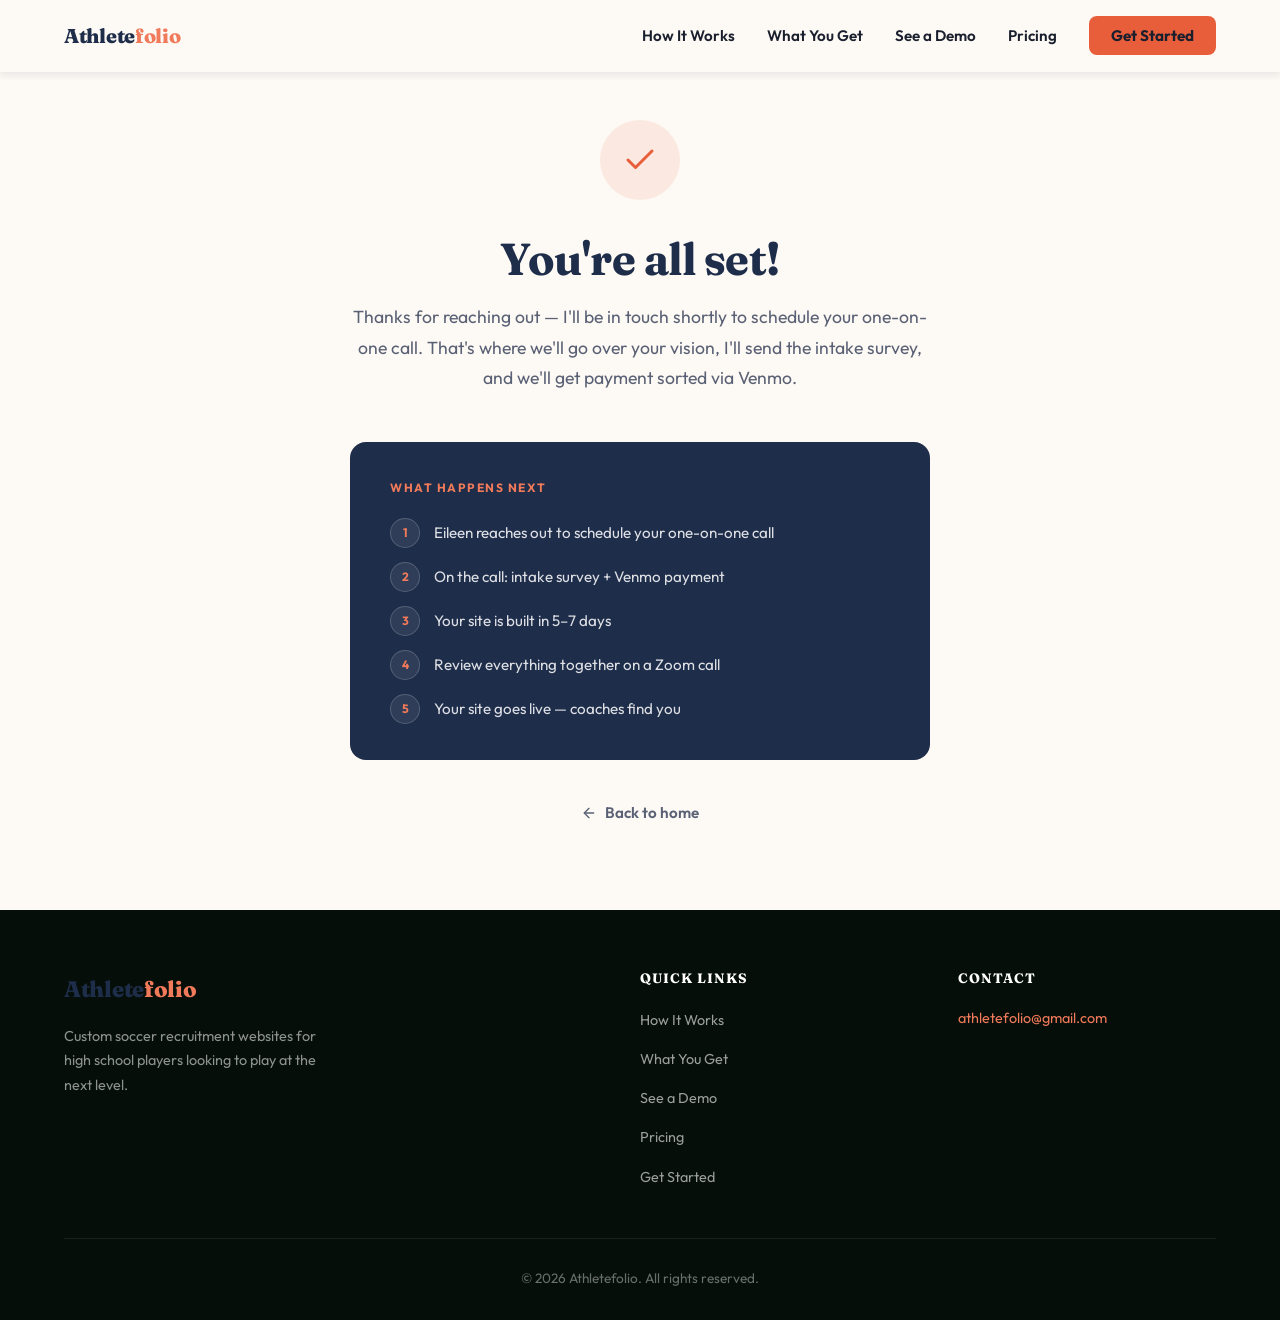
==== thank-you.html @ e79c5882 "Add parent name field, thank-you page, and form redirect - Add Parent / Guardian Name field to conta" ====
<!DOCTYPE html>
<html lang="en">
<head>
    <meta charset="UTF-8">
    <meta name="viewport" content="width=device-width, initial-scale=1.0">
    <title>You're All Set | Athletefolio</title>
    <meta name="robots" content="noindex, nofollow">

    <link rel="icon" href="data:image/svg+xml,<svg xmlns='http://www.w3.org/2000/svg' viewBox='0 0 100 100'><text y='.9em' font-size='90'>⚽</text></svg>">
    <link rel="stylesheet" href="styles.css">
    <link rel="preconnect" href="https://fonts.googleapis.com">
    <link rel="preconnect" href="https://fonts.gstatic.com" crossorigin>
    <link href="https://fonts.googleapis.com/css2?family=Fraunces:opsz,wght@9..144,600;9..144,700;9..144,900&family=Outfit:wght@400;500;600&display=swap" rel="stylesheet">

    <style>
        /* Force nav into scrolled state — no dark hero on this page */
        .navbar {
            background: var(--bg) !important;
            box-shadow: var(--shadow) !important;
        }
        .nav-logo { color: var(--primary) !important; }
        .nav-menu a { color: var(--text) !important; }
        .nav-toggle span { background: var(--text) !important; }

        /* Thank-you section */
        .thankyou {
            min-height: calc(100vh - 220px);
            display: flex;
            align-items: center;
            padding: 120px 0 80px;
            background: var(--bg);
        }

        .thankyou-inner {
            max-width: 580px;
            margin: 0 auto;
            text-align: center;
        }

        .thankyou-icon {
            width: 80px;
            height: 80px;
            background: rgba(232, 93, 58, 0.1);
            border-radius: 50%;
            display: flex;
            align-items: center;
            justify-content: center;
            margin: 0 auto 32px;
        }

        .thankyou-icon svg {
            stroke: var(--accent);
        }

        .thankyou h1 {
            font-size: clamp(2rem, 4vw, 2.8rem);
            color: var(--primary);
            margin-bottom: 16px;
            letter-spacing: -0.5px;
        }

        .thankyou-subtitle {
            font-size: 1.1rem;
            color: var(--text-light);
            line-height: 1.75;
            margin-bottom: 48px;
        }

        .thankyou-card {
            background: var(--primary);
            border-radius: 16px;
            padding: 36px 40px;
            margin-bottom: 40px;
            text-align: left;
        }

        .thankyou-card-label {
            font-size: 0.75rem;
            font-weight: 700;
            text-transform: uppercase;
            letter-spacing: 1.5px;
            color: var(--accent-light);
            margin-bottom: 20px;
        }

        .thankyou-steps-list {
            list-style: none;
            counter-reset: steps;
            display: flex;
            flex-direction: column;
            gap: 14px;
        }

        .thankyou-steps-list li {
            counter-increment: steps;
            display: flex;
            align-items: center;
            gap: 14px;
            color: rgba(255, 255, 255, 0.85);
            font-size: 0.95rem;
            line-height: 1.5;
        }

        .thankyou-steps-list li::before {
            content: counter(steps);
            width: 28px;
            height: 28px;
            min-width: 28px;
            background: rgba(255, 255, 255, 0.08);
            border: 1px solid rgba(255, 255, 255, 0.18);
            border-radius: 50%;
            display: flex;
            align-items: center;
            justify-content: center;
            font-size: 0.75rem;
            font-weight: 700;
            color: var(--accent-light);
        }

        .thankyou-back {
            display: inline-flex;
            align-items: center;
            gap: 8px;
            color: var(--text-light);
            font-size: 0.95rem;
            font-weight: 600;
            transition: var(--transition);
        }

        .thankyou-back:hover {
            color: var(--accent);
            gap: 12px;
        }
    </style>
</head>
<body>

    <nav class="navbar" id="navbar">
        <div class="nav-container">
            <a href="/" class="nav-logo">Athlete<span>folio</span></a>
            <ul class="nav-menu" id="nav-menu">
                <li><a href="/#how-it-works">How It Works</a></li>
                <li><a href="/#what-you-get">What You Get</a></li>
                <li><a href="/#demo">See a Demo</a></li>
                <li><a href="/#pricing">Pricing</a></li>
                <li><a href="/#contact" class="nav-cta">Get Started</a></li>
            </ul>
            <button class="nav-toggle" id="nav-toggle" aria-label="Toggle navigation">
                <span></span>
                <span></span>
                <span></span>
            </button>
        </div>
    </nav>

    <section class="thankyou">
        <div class="container">
            <div class="thankyou-inner">
                <div class="thankyou-icon">
                    <svg xmlns="http://www.w3.org/2000/svg" width="36" height="36" viewBox="0 0 24 24" fill="none" stroke="currentColor" stroke-width="2" stroke-linecap="round" stroke-linejoin="round">
                        <polyline points="20 6 9 17 4 12"/>
                    </svg>
                </div>

                <h1>You're all set!</h1>
                <p class="thankyou-subtitle">
                    Thanks for reaching out — I'll be in touch shortly to schedule your one-on-one call. That's where we'll go over your vision, I'll send the intake survey, and we'll get payment sorted via Venmo.
                </p>

                <div class="thankyou-card">
                    <p class="thankyou-card-label">What happens next</p>
                    <ol class="thankyou-steps-list">
                        <li>Eileen reaches out to schedule your one-on-one call</li>
                        <li>On the call: intake survey + Venmo payment</li>
                        <li>Your site is built in 5–7 days</li>
                        <li>Review everything together on a Zoom call</li>
                        <li>Your site goes live — coaches find you</li>
                    </ol>
                </div>

                <a href="/" class="thankyou-back">
                    <svg xmlns="http://www.w3.org/2000/svg" width="16" height="16" viewBox="0 0 24 24" fill="none" stroke="currentColor" stroke-width="2" stroke-linecap="round" stroke-linejoin="round"><line x1="19" y1="12" x2="5" y2="12"/><polyline points="12 19 5 12 12 5"/></svg>
                    Back to home
                </a>
            </div>
        </div>
    </section>

    <footer class="footer">
        <div class="container">
            <div class="footer-grid">
                <div class="footer-brand">
                    <a href="/" class="nav-logo">Athlete<span>folio</span></a>
                    <p>Custom soccer recruitment websites for high school players looking to play at the next level.</p>
                </div>
                <div class="footer-links">
                    <h4>Quick Links</h4>
                    <ul>
                        <li><a href="/#how-it-works">How It Works</a></li>
                        <li><a href="/#what-you-get">What You Get</a></li>
                        <li><a href="/#demo">See a Demo</a></li>
                        <li><a href="/#pricing">Pricing</a></li>
                        <li><a href="/#contact">Get Started</a></li>
                    </ul>
                </div>
                <div class="footer-contact">
                    <h4>Contact</h4>
                    <p><a href="mailto:athletefolio@gmail.com">athletefolio@gmail.com</a></p>
                </div>
            </div>
            <div class="footer-bottom">
                <p>&copy; 2026 Athletefolio. All rights reserved.</p>
            </div>
        </div>
    </footer>

</body>
</html>
---- styles.css ----
/* ===========================
   CSS Variables & Reset
   =========================== */
:root {
    --primary: #1e2d4a;
    --primary-dark: #101929;
    --primary-light: #2d4269;
    --accent: #e85d3a;
    --accent-light: #f07a5a;
    --text: #1a1f2e;
    --text-light: #5a6175;
    --bg: #fdf9f4;
    --bg-alt: #f5f0e8;
    --bg-dark: #101929;
    --border: #e4ddd4;
    --shadow: 0 4px 6px rgba(30, 45, 74, 0.08);
    --shadow-lg: 0 10px 30px rgba(30, 45, 74, 0.15);
    --shadow-xl: 0 20px 50px rgba(30, 45, 74, 0.2);
    --radius: 12px;
    --transition: all 0.3s ease;
}

* {
    margin: 0;
    padding: 0;
    box-sizing: border-box;
}

html {
    scroll-behavior: smooth;
}

body {
    font-family: 'Outfit', sans-serif;
    color: var(--text);
    line-height: 1.7;
    background: var(--bg);
    overflow-x: hidden;
}

h1, h2, h3, h4 {
    font-family: 'Fraunces', sans-serif;
    font-weight: 700;
    line-height: 1.2;
}

a {
    text-decoration: none;
    color: inherit;
    transition: var(--transition);
}

img {
    max-width: 100%;
    height: auto;
}

ul {
    list-style: none;
}

.container {
    max-width: 1200px;
    margin: 0 auto;
    padding: 0 24px;
}

.section {
    padding: 100px 0;
}

/* ===========================
   Navigation
   =========================== */
.navbar {
    position: fixed;
    top: 0;
    left: 0;
    right: 0;
    z-index: 1000;
    background: transparent;
    transition: var(--transition);
}

.navbar.scrolled {
    background: var(--bg);
    box-shadow: var(--shadow);
}

.navbar.scrolled .nav-logo {
    color: var(--primary);
}

.navbar.scrolled .nav-menu a {
    color: var(--text);
}

.nav-container {
    max-width: 1200px;
    margin: 0 auto;
    padding: 0 24px;
    display: flex;
    justify-content: space-between;
    align-items: center;
    height: 72px;
}

.nav-logo {
    font-family: 'Fraunces', sans-serif;
    font-size: 1.25rem;
    font-weight: 800;
    color: white;
    letter-spacing: -0.3px;
}

.nav-logo span {
    color: var(--accent-light);
}

.nav-menu {
    display: flex;
    gap: 32px;
    align-items: center;
}

.nav-menu a {
    font-weight: 600;
    font-size: 0.95rem;
    color: rgba(255, 255, 255, 0.9);
    padding: 5px 0;
    position: relative;
}

.nav-menu a::after {
    content: '';
    position: absolute;
    bottom: 0;
    left: 0;
    width: 0;
    height: 2px;
    background: var(--accent-light);
    transition: var(--transition);
}

.nav-menu a:hover::after {
    width: 100%;
}

.nav-cta {
    background: var(--accent) !important;
    color: white !important;
    padding: 10px 22px !important;
    border-radius: 8px;
    font-weight: 700 !important;
}

.nav-cta::after {
    display: none !important;
}

.nav-cta:hover {
    background: var(--primary-dark) !important;
    transform: translateY(-2px);
}

.navbar.scrolled .nav-cta {
    color: white !important;
}

.nav-toggle {
    display: none;
    flex-direction: column;
    gap: 5px;
    background: none;
    border: none;
    cursor: pointer;
    padding: 5px;
}

.nav-toggle span {
    width: 25px;
    height: 3px;
    background: white;
    border-radius: 2px;
    transition: var(--transition);
}

.navbar.scrolled .nav-toggle span {
    background: var(--text);
}

/* ===========================
   Hero
   =========================== */
.hero {
    min-height: 100vh;
    display: flex;
    align-items: center;
    justify-content: center;
    background: linear-gradient(150deg, var(--primary-dark) 0%, var(--primary) 65%, var(--primary-light) 100%);
    position: relative;
    overflow: hidden;
    padding: 100px 24px 80px;
}

.hero-bg {
    position: absolute;
    inset: 0;
    background:
        radial-gradient(ellipse at 78% 25%, rgba(232, 93, 58, 0.14) 0%, transparent 50%),
        radial-gradient(ellipse at 8% 80%, rgba(232, 93, 58, 0.07) 0%, transparent 45%),
        repeating-linear-gradient(
            -45deg,
            transparent,
            transparent 28px,
            rgba(255,255,255,0.018) 28px,
            rgba(255,255,255,0.018) 29px
        );
    pointer-events: none;
}

.hero-content {
    position: relative;
    z-index: 1;
    text-align: center;
    color: white;
    max-width: 800px;
}

.hero-badge {
    display: inline-block;
    background: rgba(255, 255, 255, 0.12);
    border: 1px solid rgba(255, 255, 255, 0.25);
    color: var(--accent-light);
    font-size: 0.9rem;
    font-weight: 600;
    padding: 8px 20px;
    border-radius: 50px;
    margin-bottom: 32px;
    backdrop-filter: blur(4px);
}

.hero h1 {
    font-size: clamp(3rem, 7vw, 5.5rem);
    font-weight: 900;
    margin-bottom: 24px;
    letter-spacing: -2px;
    text-shadow: 0 2px 20px rgba(0,0,0,0.2);
}

.hero h1 span {
    color: var(--accent-light);
    display: block;
}

.hero-subtitle {
    font-size: clamp(1.1rem, 2vw, 1.35rem);
    opacity: 0.9;
    max-width: 640px;
    margin: 0 auto 40px;
    line-height: 1.7;
}

.hero-actions {
    display: flex;
    gap: 16px;
    justify-content: center;
    flex-wrap: wrap;
    margin-bottom: 40px;
}

.hero-trust {
    display: flex;
    gap: 24px;
    justify-content: center;
    flex-wrap: wrap;
    font-size: 0.9rem;
    color: rgba(255, 255, 255, 0.75);
    font-weight: 600;
}

.hero-scroll {
    position: absolute;
    bottom: 32px;
    left: 50%;
    transform: translateX(-50%);
    transition: opacity 0.5s ease;
}

.scroll-arrow {
    width: 24px;
    height: 24px;
    border-right: 2px solid rgba(255,255,255,0.5);
    border-bottom: 2px solid rgba(255,255,255,0.5);
    transform: rotate(45deg);
    animation: bounce 2s infinite;
}

@keyframes bounce {
    0%, 100% { transform: rotate(45deg) translateY(0); }
    50% { transform: rotate(45deg) translateY(6px); }
}

@keyframes fadeSlideUp {
    from { opacity: 0; transform: translateY(28px); }
    to { opacity: 1; transform: translateY(0); }
}

.hero-badge {
    animation: fadeSlideUp 0.7s cubic-bezier(0.22, 1, 0.36, 1) both;
}

.hero h1 {
    animation: fadeSlideUp 0.7s cubic-bezier(0.22, 1, 0.36, 1) 0.18s both;
}

.hero-subtitle {
    animation: fadeSlideUp 0.7s cubic-bezier(0.22, 1, 0.36, 1) 0.32s both;
}

.hero-actions {
    animation: fadeSlideUp 0.7s cubic-bezier(0.22, 1, 0.36, 1) 0.46s both;
}

.hero-trust {
    animation: fadeSlideUp 0.7s cubic-bezier(0.22, 1, 0.36, 1) 0.6s both;
}

/* ===========================
   Buttons
   =========================== */
.btn {
    display: inline-block;
    padding: 15px 36px;
    border-radius: 10px;
    font-family: 'Fraunces', sans-serif;
    font-weight: 700;
    font-size: 1rem;
    cursor: pointer;
    transition: var(--transition);
    border: 2px solid transparent;
    letter-spacing: 0.3px;
}

.btn-primary {
    background: var(--accent);
    color: white;
    box-shadow: 0 4px 16px rgba(232, 93, 58, 0.35);
}

.btn-primary:hover {
    background: var(--primary);
    color: white;
    transform: translateY(-3px);
    box-shadow: 0 8px 24px rgba(30, 45, 74, 0.35);
}

.btn-outline {
    background: transparent;
    color: white;
    border-color: rgba(255, 255, 255, 0.5);
}

.btn-outline:hover {
    background: rgba(255, 255, 255, 0.1);
    border-color: white;
    transform: translateY(-3px);
}

.btn-outline-dark {
    background: transparent;
    color: var(--primary);
    border-color: var(--primary);
}

.btn-outline-dark:hover {
    background: var(--primary);
    color: white;
    transform: translateY(-3px);
}

.btn-full {
    width: 100%;
    text-align: center;
}

/* ===========================
   Section Titles
   =========================== */
.section-title {
    font-size: clamp(2rem, 4vw, 2.8rem);
    text-align: center;
    color: var(--primary);
    margin-bottom: 16px;
}

.section-title::after {
    content: '';
    display: block;
    width: 64px;
    height: 5px;
    background: linear-gradient(90deg, var(--accent), var(--accent-light));
    margin: 14px auto 0;
    border-radius: 3px;
}

.section-subtitle {
    text-align: center;
    color: var(--text-light);
    font-size: 1.1rem;
    margin-top: 8px;
    margin-bottom: 60px;
}

/* ===========================
   Problem Section
   =========================== */
.problem {
    background: var(--bg-alt);
    padding: 80px 0;
}

.problem-text {
    max-width: 680px;
    margin: 0 auto 48px;
    text-align: center;
}

.problem-text h2 {
    font-size: clamp(1.8rem, 3vw, 2.4rem);
    color: var(--primary);
    margin-bottom: 20px;
}

.problem-text p {
    color: var(--text-light);
    font-size: 1.05rem;
    margin-bottom: 16px;
}

.problem-stats {
    display: grid;
    grid-template-columns: repeat(3, 1fr);
    gap: 24px;
    max-width: 900px;
    margin: 0 auto;
}

.problem-stat {
    display: flex;
    flex-direction: column;
    align-items: center;
    text-align: center;
    padding: 28px 20px;
    background: var(--bg);
    border-radius: var(--radius);
    box-shadow: var(--shadow);
    border-top: 4px solid var(--accent);
}

.stat-big {
    font-family: 'Fraunces', sans-serif;
    font-size: 2.8rem;
    font-weight: 900;
    color: var(--primary);
    line-height: 1;
    margin-bottom: 8px;
}

.stat-label {
    color: var(--text-light);
    font-size: 0.9rem;
    line-height: 1.4;
}

.stat-dual {
    display: flex;
    align-items: center;
    gap: 16px;
    margin-bottom: 8px;
}

.stat-dual-item {
    display: flex;
    flex-direction: column;
    align-items: center;
}

.stat-dual-item .stat-big {
    font-size: 2.2rem;
    margin-bottom: 2px;
}

.stat-gender {
    font-size: 0.7rem;
    font-weight: 600;
    text-transform: uppercase;
    letter-spacing: 1px;
    color: var(--accent);
}

.stat-dual-divider {
    width: 1px;
    height: 52px;
    background: var(--border);
    flex-shrink: 0;
}

/* ===========================
   How It Works
   =========================== */
.how-it-works {
    background: var(--bg);
}

.steps-grid {
    display: flex;
    align-items: center;
    gap: 0;
    max-width: 960px;
    margin: 0 auto;
}

.step-card {
    flex: 1;
    text-align: center;
    padding: 40px 32px;
    background: var(--bg-alt);
    border-radius: var(--radius);
    position: relative;
    transition: var(--transition);
}

.step-card:hover {
    transform: translateY(-6px);
    box-shadow: var(--shadow-lg);
}

.step-number {
    font-family: 'Fraunces', sans-serif;
    font-size: 0.8rem;
    font-weight: 700;
    color: var(--accent);
    letter-spacing: 2px;
    text-transform: uppercase;
    margin-bottom: 12px;
}

.step-icon {
    font-size: 2.5rem;
    margin-bottom: 16px;
    display: flex;
    justify-content: center;
    align-items: center;
}

.step-icon svg {
    stroke: var(--accent);
}

.step-card h3 {
    font-size: 1.3rem;
    color: var(--primary);
    margin-bottom: 12px;
}

.step-card p {
    color: var(--text-light);
    font-size: 0.95rem;
    line-height: 1.7;
}

.step-connector {
    width: 48px;
    flex-shrink: 0;
    height: 2px;
    background: linear-gradient(90deg, var(--accent), var(--accent-light));
    position: relative;
}

.step-connector::after {
    content: '';
    position: absolute;
    right: -5px;
    top: -5px;
    width: 0;
    height: 0;
    border-left: 10px solid var(--accent-light);
    border-top: 6px solid transparent;
    border-bottom: 6px solid transparent;
}

/* ===========================
   What You Get
   =========================== */
.what-you-get {
    background: var(--bg-alt);
}

.features-grid {
    display: grid;
    grid-template-columns: repeat(4, 1fr);
    gap: 24px;
}

.feature-card {
    background: var(--bg);
    padding: 32px 24px;
    border-radius: var(--radius);
    box-shadow: var(--shadow);
    text-align: center;
    transition: var(--transition);
}

.feature-card:hover {
    transform: translateY(-5px);
    box-shadow: var(--shadow-lg);
    border-top: 3px solid var(--accent);
}

.feature-icon {
    font-size: 2.2rem;
    margin-bottom: 16px;
    display: flex;
    justify-content: center;
    align-items: center;
}

.feature-icon svg {
    stroke: var(--accent);
}

.feature-card-wide .feature-icon svg {
    stroke: var(--accent-light);
}

.feature-card h3 {
    font-size: 1.05rem;
    color: var(--primary);
    margin-bottom: 10px;
}

.feature-card p {
    color: var(--text-light);
    font-size: 0.9rem;
    line-height: 1.6;
}

.feature-card-wide {
    grid-column: 1 / -1;
    background: var(--primary);
    text-align: center;
    padding: 44px 52px;
    border-top: none;
}

.feature-card-wide:hover {
    border-top: 3px solid var(--accent);
    transform: translateY(-5px);
}

.feature-card-wide .feature-icon {
    color: var(--accent);
    font-size: 2rem;
}

.feature-card-wide h3 {
    color: white;
    font-size: 1.3rem;
}

.feature-card-wide p {
    color: rgba(255, 255, 255, 0.78);
    font-size: 1rem;
    line-height: 1.75;
    max-width: 740px;
    margin: 0 auto;
}

/* ===========================
   Demo Section
   =========================== */
.demo {
    background: var(--bg);
}

.demo-content {
    display: grid;
    grid-template-columns: 1fr 380px;
    gap: 60px;
    align-items: center;
}

.demo-browser {
    border-radius: 12px;
    overflow: hidden;
    box-shadow: var(--shadow-xl);
    border: 1px solid var(--border);
}

.browser-bar {
    background: #e8ecf0;
    padding: 12px 16px;
    display: flex;
    align-items: center;
    gap: 12px;
}

.browser-dots {
    display: flex;
    gap: 6px;
}

.browser-dots span {
    width: 12px;
    height: 12px;
    border-radius: 50%;
    background: var(--border);
}

.browser-dots span:nth-child(1) { background: #ff5f57; }
.browser-dots span:nth-child(2) { background: #febc2e; }
.browser-dots span:nth-child(3) { background: #28c840; }

.browser-url {
    background: white;
    border-radius: 6px;
    padding: 5px 12px;
    font-size: 0.8rem;
    color: var(--text-light);
    flex: 1;
    font-family: monospace;
}

.demo-preview {
    background: var(--bg-alt);
    height: 420px;
    overflow: hidden;
    position: relative;
}

.demo-preview iframe {
    position: absolute;
    top: 0;
    left: 0;
    width: 166.67%;
    height: 166.67%;
    border: none;
    transform: scale(0.6);
    transform-origin: top left;
    pointer-events: none;
}

.demo-cta {
    text-align: center;
}

.demo-cta h3 {
    font-size: 1.8rem;
    color: var(--primary);
    margin-bottom: 16px;
}

.demo-cta p {
    color: var(--text-light);
    margin-bottom: 24px;
    font-size: 1.05rem;
    line-height: 1.7;
}

.demo-cta-actions {
    display: flex;
    gap: 12px;
    flex-wrap: wrap;
    justify-content: center;
}

a.browser-url {
    color: var(--text-light);
    text-decoration: none;
}

a.browser-url:hover {
    color: var(--accent);
}

/* ===========================
   Pricing
   =========================== */
.pricing {
    background: var(--bg-alt);
}

.pricing-grid {
    display: grid;
    grid-template-columns: repeat(2, 1fr);
    gap: 28px;
    max-width: 720px;
    margin: 0 auto;
    align-items: start;
    padding-top: 16px;
}

.pricing-card {
    background: var(--bg);
    border-radius: var(--radius);
    padding: 40px 32px;
    box-shadow: var(--shadow);
    text-align: center;
    position: relative;
    transition: var(--transition);
}

.pricing-card:hover {
    transform: translateY(-5px);
    box-shadow: var(--shadow-lg);
}

.pricing-featured {
    background: var(--primary);
    color: white;
    transform: scale(1.05);
    box-shadow: var(--shadow-xl);
    border: 2px solid var(--accent);
}

.pricing-featured:hover {
    transform: scale(1.05) translateY(-5px);
}

.pricing-badge {
    position: absolute;
    top: -14px;
    left: 50%;
    transform: translateX(-50%);
    background: var(--accent-light);
    color: white;
    font-size: 0.8rem;
    font-weight: 700;
    padding: 5px 16px;
    border-radius: 20px;
    white-space: nowrap;
}

.pricing-header h3 {
    font-size: 1.3rem;
    margin-bottom: 12px;
}

.pricing-featured .pricing-header h3 {
    color: rgba(255,255,255,0.9);
}

.price {
    font-family: 'Fraunces', sans-serif;
    font-size: 3rem;
    font-weight: 900;
    color: var(--primary);
    line-height: 1;
}

.pricing-featured .price {
    color: white;
}

.price-note {
    font-size: 0.85rem;
    color: var(--text-light);
    margin-bottom: 4px;
}

.pricing-featured .price-note {
    color: rgba(255,255,255,0.65);
}

.price-addon {
    font-family: 'Fraunces', sans-serif;
    font-size: 1.15rem;
    font-weight: 700;
    color: var(--accent-light);
    margin-bottom: 28px;
}

.price-subtext {
    font-size: 0.8rem;
    color: var(--text-light);
    font-style: italic;
    margin-bottom: 28px;
}

.price-compare {
    font-size: 0.78rem;
    color: var(--accent-light);
    font-style: italic;
    margin: 8px 0 0;
    line-height: 1.5;
}

.pricing-features {
    text-align: left;
    margin-bottom: 32px;
    display: flex;
    flex-direction: column;
    gap: 10px;
}

.pricing-features li {
    font-size: 0.9rem;
    color: var(--text);
    padding: 4px 0;
}

.pricing-featured .pricing-features li {
    color: rgba(255,255,255,0.9);
}

.pricing-features li.faded {
    color: var(--text-light);
    opacity: 0.5;
}

.pricing-featured .pricing-features li.faded {
    color: rgba(255,255,255,0.4);
}

.pricing-note {
    text-align: center;
    color: var(--text-light);
    margin-top: 40px;
    font-size: 0.95rem;
}

.pricing-note a {
    color: var(--accent);
    font-weight: 600;
}

.pricing-note a:hover {
    text-decoration: underline;
}

/* ===========================
   About Section
   =========================== */
.about {
    background: var(--bg);
}

.about-spread {
    display: grid;
    grid-template-columns: 260px 1fr;
    gap: 52px;
    align-items: start;
    border-radius: 18px;
    box-shadow: var(--shadow-xl);
    background: var(--bg);
    padding: 52px;
}

.about-photo-col {
    display: flex;
    flex-direction: column;
    gap: 14px;
}

.about-photo-portrait {
    width: 100%;
    height: 310px;
    object-fit: cover;
    object-position: center 20%;
    border-radius: 12px;
    display: block;
}

.about-photo-landscape {
    width: 100%;
    height: 185px;
    object-fit: cover;
    object-position: center center;
    border-radius: 12px;
    display: block;
}

.about-content {
    padding: 0;
    background: transparent;
    flex: 1;
}

.about-badge {
    display: inline-block;
    background: rgba(232, 93, 58, 0.1);
    color: var(--accent);
    font-size: 0.85rem;
    font-weight: 700;
    padding: 6px 16px;
    border-radius: 20px;
    margin-bottom: 20px;
    letter-spacing: 0.5px;
    text-transform: uppercase;
}

.about-content h2 {
    font-size: clamp(1.8rem, 3vw, 2.4rem);
    color: var(--primary);
    margin-bottom: 20px;
}

.about-content p {
    color: var(--text-light);
    margin-bottom: 16px;
    font-size: 1.05rem;
}

.about-cta {
    display: inline-block;
    margin-top: 12px;
}

.about-values {
    margin-top: 32px;
    display: flex;
    flex-direction: column;
    gap: 16px;
}

.value-item {
    display: flex;
    flex-direction: column;
    padding: 16px 20px;
    background: var(--bg-alt);
    border-radius: 10px;
    border-left: 4px solid var(--accent);
}

.value-item strong {
    color: var(--primary);
    margin-bottom: 4px;
    font-size: 0.95rem;
}

.value-item span {
    color: var(--text-light);
    font-size: 0.9rem;
}

/* ===========================
   FAQ Section
   =========================== */
.faq {
    background: var(--bg-alt);
}

.faq-grid {
    display: grid;
    grid-template-columns: repeat(2, 1fr);
    gap: 16px;
    max-width: 1000px;
    margin: 0 auto;
}

.faq-item {
    background: var(--bg);
    border-radius: var(--radius);
    overflow: hidden;
    box-shadow: var(--shadow);
}

.faq-question {
    width: 100%;
    padding: 20px 24px;
    background: none;
    border: none;
    cursor: pointer;
    display: flex;
    justify-content: space-between;
    align-items: center;
    text-align: left;
    font-family: 'Fraunces', sans-serif;
    font-weight: 600;
    font-size: 0.95rem;
    color: var(--primary);
    transition: var(--transition);
}

.faq-question:hover {
    background: var(--bg-alt);
}

.faq-icon {
    font-size: 1.4rem;
    font-weight: 400;
    color: var(--accent);
    transition: var(--transition);
    flex-shrink: 0;
    margin-left: 12px;
}

.faq-answer {
    max-height: 0;
    overflow: hidden;
    transition: max-height 0.4s ease, padding 0.3s ease;
}

.faq-answer p {
    padding: 0 24px 20px;
    color: var(--text-light);
    font-size: 0.95rem;
    line-height: 1.7;
}

.faq-item.open .faq-answer {
    max-height: 200px;
}

.faq-item.open .faq-icon {
    transform: rotate(45deg);
}

/* ===========================
   Contact
   =========================== */
.contact {
    background: var(--primary-dark);
    color: white;
}

.contact .section-title {
    color: white;
}

.contact .section-title::after {
    background: linear-gradient(90deg, var(--accent-light), var(--accent));
}

.contact-grid {
    display: grid;
    grid-template-columns: 1fr 1fr;
    gap: 80px;
    align-items: start;
}

.contact-info h2 {
    font-size: clamp(1.8rem, 3vw, 2.4rem);
    color: white;
    margin-bottom: 16px;
}

.contact-info > p {
    color: rgba(255,255,255,0.75);
    font-size: 1.05rem;
    margin-bottom: 40px;
}

.contact-details {
    display: flex;
    flex-direction: column;
    gap: 20px;
}

.contact-item {
    display: flex;
    align-items: center;
    gap: 16px;
}

.contact-icon {
    font-size: 1.4rem;
    width: 44px;
    height: 44px;
    background: rgba(255,255,255,0.1);
    border-radius: 10px;
    display: flex;
    align-items: center;
    justify-content: center;
    flex-shrink: 0;
}

.contact-icon svg {
    stroke: var(--accent-light);
}

.contact-item strong {
    display: block;
    color: var(--accent-light);
    font-size: 0.85rem;
    text-transform: uppercase;
    letter-spacing: 0.5px;
    margin-bottom: 3px;
}

.contact-item p, .contact-item a {
    color: rgba(255,255,255,0.8);
    font-size: 0.95rem;
}

.contact-item a:hover {
    color: var(--accent-light);
}

/* Contact Form */
.contact-form-wrap {
    background: white;
    border-radius: var(--radius);
    padding: 40px;
}

.contact-form {
    display: flex;
    flex-direction: column;
    gap: 20px;
}

.form-row {
    display: grid;
    grid-template-columns: 1fr 1fr;
    gap: 16px;
}

.form-group {
    display: flex;
    flex-direction: column;
    gap: 6px;
}

.form-group label {
    font-family: 'Fraunces', sans-serif;
    font-weight: 600;
    font-size: 0.85rem;
    color: var(--primary);
    text-transform: uppercase;
    letter-spacing: 0.5px;
}

.form-group input,
.form-group select,
.form-group textarea {
    padding: 12px 16px;
    border: 2px solid var(--border);
    border-radius: 8px;
    font-family: 'Outfit', sans-serif;
    font-size: 0.95rem;
    color: var(--text);
    transition: var(--transition);
    background: var(--bg);
    width: 100%;
}

.form-group input:focus,
.form-group select:focus,
.form-group textarea:focus {
    outline: none;
    border-color: var(--accent);
    box-shadow: 0 0 0 3px rgba(232, 93, 58, 0.15);
}

.form-group textarea {
    resize: vertical;
    min-height: 90px;
}

.venmo-prompt {
    background: var(--primary-dark);
    border-radius: var(--radius);
    padding: 24px 28px;
    border-left: 4px solid var(--accent);
}

.venmo-prompt-header {
    display: flex;
    align-items: center;
    gap: 10px;
    margin-bottom: 10px;
}

.venmo-icon {
    font-size: 1.4rem;
}

.venmo-prompt h4 {
    font-family: 'Fraunces', sans-serif;
    font-size: 1rem;
    font-weight: 700;
    color: white;
}

.venmo-prompt p {
    color: rgba(255, 255, 255, 0.78);
    font-size: 0.92rem;
    line-height: 1.65;
    margin: 0;
}

.venmo-handle {
    color: var(--accent-light);
    font-size: 1rem;
    font-weight: 700;
    letter-spacing: 0.3px;
}

/* ===========================
   Footer
   =========================== */
.footer {
    background: #050e08;
    color: rgba(255,255,255,0.7);
    padding: 60px 0 30px;
}

.footer-grid {
    display: grid;
    grid-template-columns: 2fr 1fr 1fr;
    gap: 60px;
    margin-bottom: 48px;
}

.footer-brand .nav-logo {
    color: white;
    display: inline-block;
    margin-bottom: 16px;
    font-size: 1.4rem;
}

.footer-brand p {
    font-size: 0.9rem;
    line-height: 1.7;
    max-width: 280px;
    color: rgba(255,255,255,0.55);
}

.footer-links h4,
.footer-contact h4 {
    font-family: 'Fraunces', sans-serif;
    font-size: 0.85rem;
    font-weight: 700;
    text-transform: uppercase;
    letter-spacing: 1px;
    color: white;
    margin-bottom: 20px;
}

.footer-links ul {
    display: flex;
    flex-direction: column;
    gap: 12px;
}

.footer-links a {
    color: rgba(255,255,255,0.6);
    font-size: 0.9rem;
    transition: var(--transition);
}

.footer-links a:hover {
    color: var(--accent-light);
}

.footer-contact p {
    font-size: 0.9rem;
    margin-bottom: 8px;
}

.footer-contact a {
    color: var(--accent-light);
}

.footer-contact a:hover {
    text-decoration: underline;
}

.footer-bottom {
    border-top: 1px solid rgba(255,255,255,0.08);
    padding-top: 28px;
    text-align: center;
    font-size: 0.85rem;
    color: rgba(255,255,255,0.4);
}

/* ===========================
   Responsive
   =========================== */
@media (max-width: 1024px) {
    .features-grid {
        grid-template-columns: repeat(2, 1fr);
    }

    .problem-stats {
        grid-template-columns: 1fr;
        max-width: 400px;
        margin: 0 auto;
    }

    .about-spread {
        grid-template-columns: 1fr;
        padding: 36px;
        gap: 32px;
    }

    .about-photo-col {
        flex-direction: row;
    }

    .about-photo-portrait,
    .about-photo-landscape {
        flex: 1;
        height: 220px;
    }

    .demo-content {
        grid-template-columns: 1fr;
    }

    .demo-cta {
        text-align: center;
    }
}

@media (max-width: 768px) {
    .nav-menu {
        position: fixed;
        top: 72px;
        left: 0;
        right: 0;
        background: white;
        flex-direction: column;
        padding: 24px;
        gap: 16px;
        box-shadow: var(--shadow-lg);
        transform: translateY(-120%);
        opacity: 0;
        visibility: hidden;
        transition: var(--transition);
    }

    .nav-menu.active {
        transform: translateY(0);
        opacity: 1;
        visibility: visible;
    }

    .nav-menu a {
        color: var(--text) !important;
    }

    .nav-toggle {
        display: flex;
    }

    .section {
        padding: 72px 0;
    }

    .steps-grid {
        flex-direction: column;
        gap: 24px;
    }

    .step-connector {
        width: 2px;
        height: 32px;
        background: linear-gradient(180deg, var(--accent), var(--accent-light));
    }

    .step-connector::after {
        right: -5px;
        top: auto;
        bottom: -5px;
        border-left: 6px solid transparent;
        border-right: 6px solid transparent;
        border-top: 10px solid var(--accent-light);
        border-bottom: none;
    }

    .pricing-grid {
        grid-template-columns: 1fr;
        max-width: 400px;
    }

    .pricing-featured {
        transform: scale(1);
    }

    .pricing-featured:hover {
        transform: translateY(-5px);
    }

    .faq-grid {
        grid-template-columns: 1fr;
    }

    .contact-grid {
        grid-template-columns: 1fr;
        gap: 48px;
    }

    .contact-form-wrap {
        padding: 28px 20px;
    }

    .form-row {
        grid-template-columns: 1fr;
    }

    .footer-grid {
        grid-template-columns: 1fr;
        gap: 36px;
    }

    .hero-trust {
        flex-direction: column;
        gap: 8px;
    }
}

@media (max-width: 576px) {
    .features-grid {
        grid-template-columns: 1fr;
    }

    .hero-actions {
        flex-direction: column;
        align-items: center;
    }

    .hero-actions .btn {
        width: 100%;
        max-width: 300px;
        text-align: center;
    }

    .problem-stats {
        gap: 16px;
    }

    .problem-stat {
        flex-direction: column;
        text-align: center;
        gap: 8px;
    }

    .about-spread {
        padding: 28px 20px;
    }

    .about-photo-col {
        flex-direction: column;
    }

    .about-photo-portrait {
        height: 260px;
        flex: unset;
        width: 100%;
    }

    .about-photo-landscape {
        height: 160px;
        flex: unset;
        width: 100%;
    }
}

/* ===========================
   Mid-page CTA
   =========================== */
.mid-cta {
    background: linear-gradient(135deg, var(--primary-dark) 0%, var(--primary) 100%);
    padding: 80px 0;
    text-align: center;
    position: relative;
    overflow: hidden;
}

.mid-cta::before {
    content: '';
    position: absolute;
    inset: 0;
    background: radial-gradient(ellipse at 70% 50%, rgba(232, 93, 58, 0.12) 0%, transparent 60%);
    pointer-events: none;
}

.mid-cta-inner {
    position: relative;
    z-index: 1;
    max-width: 600px;
    margin: 0 auto;
}

.mid-cta-eyebrow {
    color: var(--accent-light);
    font-size: 0.85rem;
    font-weight: 700;
    text-transform: uppercase;
    letter-spacing: 2px;
    margin-bottom: 14px;
}

.mid-cta h2 {
    font-family: 'Fraunces', sans-serif;
    font-size: clamp(1.8rem, 3.5vw, 2.6rem);
    color: white;
    margin-bottom: 36px;
    letter-spacing: -0.5px;
}

/* ===========================
   Pricing Availability
   =========================== */
.pricing-availability {
    display: flex;
    align-items: center;
    justify-content: center;
    gap: 8px;
    font-size: 0.9rem;
    color: var(--text-light);
    margin-bottom: 32px;
    font-weight: 500;
}

.availability-dot {
    width: 8px;
    height: 8px;
    background: #22c55e;
    border-radius: 50%;
    flex-shrink: 0;
    animation: pulse-dot 2s infinite;
}

@keyframes pulse-dot {
    0%, 100% { opacity: 1; }
    50% { opacity: 0.35; }
}

/* ===========================
   Next Steps (Contact)
   =========================== */
.next-steps {
    margin: 28px 0 36px;
}

.next-steps-label {
    font-size: 0.75rem;
    font-weight: 700;
    text-transform: uppercase;
    letter-spacing: 1.5px;
    color: var(--accent-light);
    margin-bottom: 14px;
}

.next-steps-list {
    list-style: none;
    counter-reset: steps;
    display: flex;
    flex-direction: column;
    gap: 12px;
}

.next-steps-list li {
    counter-increment: steps;
    display: flex;
    align-items: center;
    gap: 14px;
    color: rgba(255, 255, 255, 0.8);
    font-size: 0.95rem;
}

.next-steps-list li::before {
    content: counter(steps);
    width: 26px;
    height: 26px;
    min-width: 26px;
    background: rgba(255, 255, 255, 0.08);
    border: 1px solid rgba(255, 255, 255, 0.18);
    border-radius: 50%;
    display: flex;
    align-items: center;
    justify-content: center;
    font-size: 0.75rem;
    font-weight: 700;
    color: var(--accent-light);
}

/* ===========================
   JS-safe scroll fade-in
   =========================== */
.js-ready .step-card,
.js-ready .feature-card,
.js-ready .pricing-card,
.js-ready .faq-item,
.js-ready .problem-stat {
    opacity: 0;
    transform: translateY(20px);
    transition: opacity 0.5s ease, transform 0.5s ease;
}
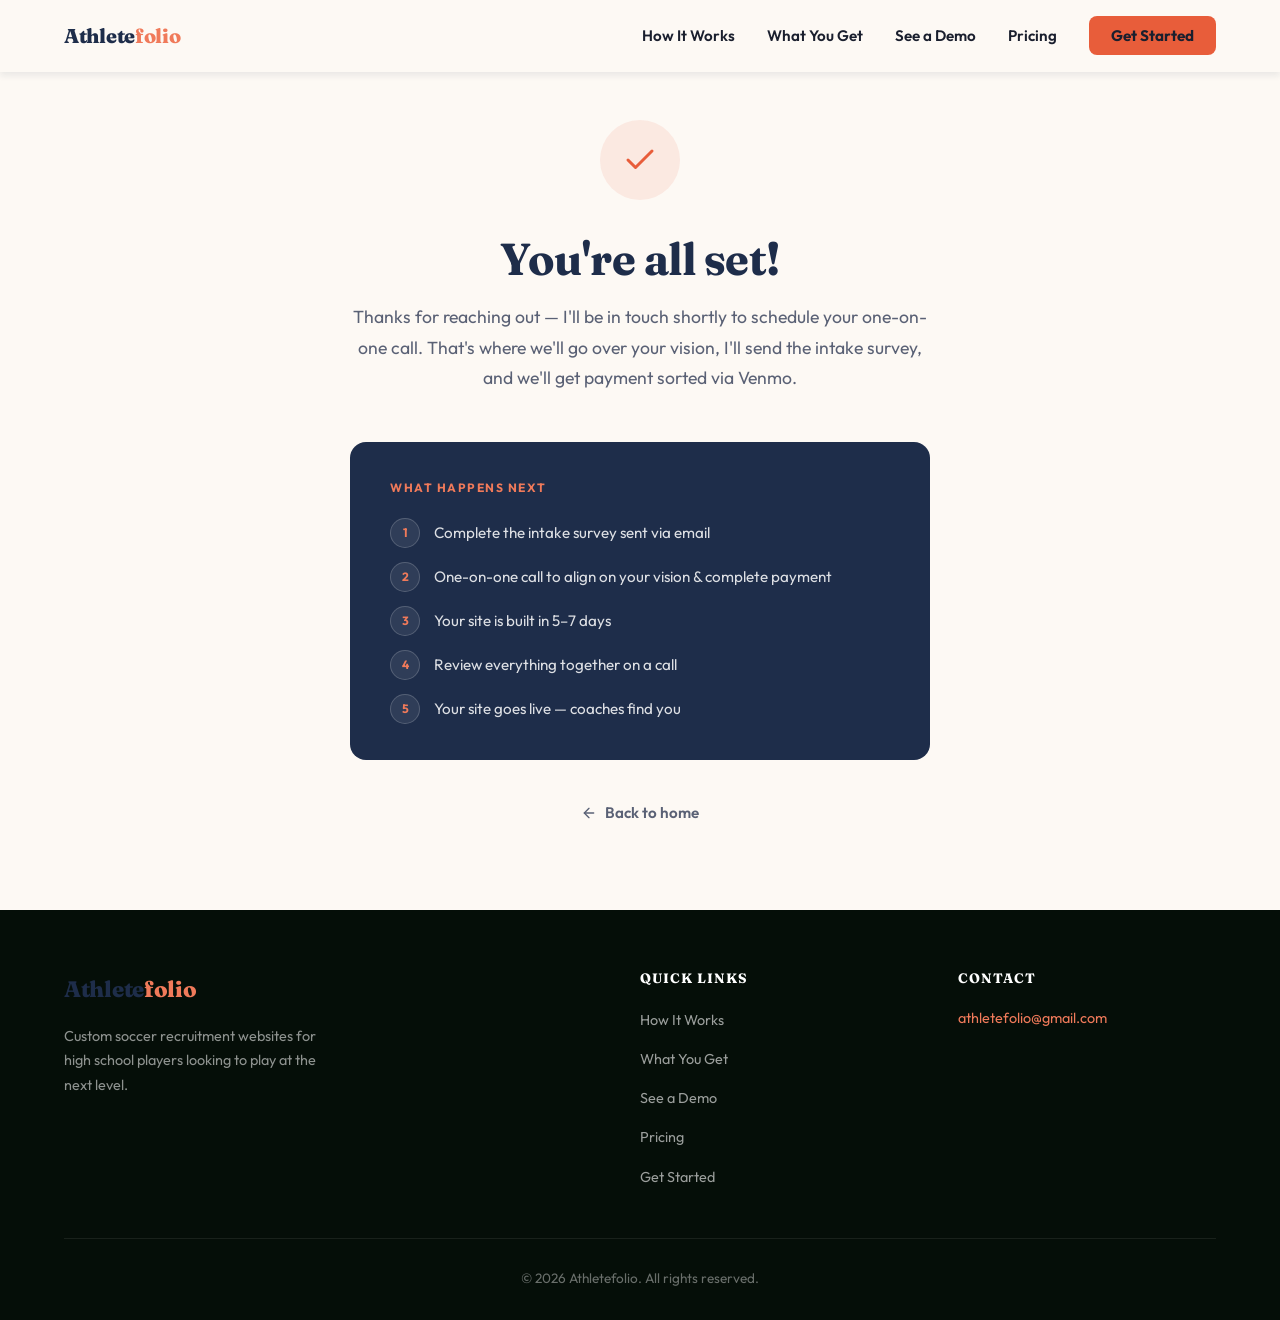
==== commit bf6e008c: "Remove soccer from hero, blank out prices, reorder next steps, sport field - Remove "soccer" from he" ====
--- a/thank-you.html
+++ b/thank-you.html
@@ -6,7 +6,9 @@
     <title>You're All Set | Athletefolio</title>
     <meta name="robots" content="noindex, nofollow">
 
+    <meta property="og:image" content="/11.png">
     <link rel="icon" href="data:image/svg+xml,<svg xmlns='http://www.w3.org/2000/svg' viewBox='0 0 100 100'><text y='.9em' font-size='90'>⚽</text></svg>">
+    <link rel="apple-touch-icon" href="/11.png">
     <link rel="stylesheet" href="styles.css">
     <link rel="preconnect" href="https://fonts.googleapis.com">
     <link rel="preconnect" href="https://fonts.gstatic.com" crossorigin>
@@ -170,10 +172,10 @@
                 <div class="thankyou-card">
                     <p class="thankyou-card-label">What happens next</p>
                     <ol class="thankyou-steps-list">
-                        <li>Eileen reaches out to schedule your one-on-one call</li>
-                        <li>On the call: intake survey + Venmo payment</li>
+                        <li>Complete the intake survey sent via email</li>
+                        <li>One-on-one call to align on your vision & complete payment</li>
                         <li>Your site is built in 5–7 days</li>
-                        <li>Review everything together on a Zoom call</li>
+                        <li>Review everything together on a call</li>
                         <li>Your site goes live — coaches find you</li>
                     </ol>
                 </div>
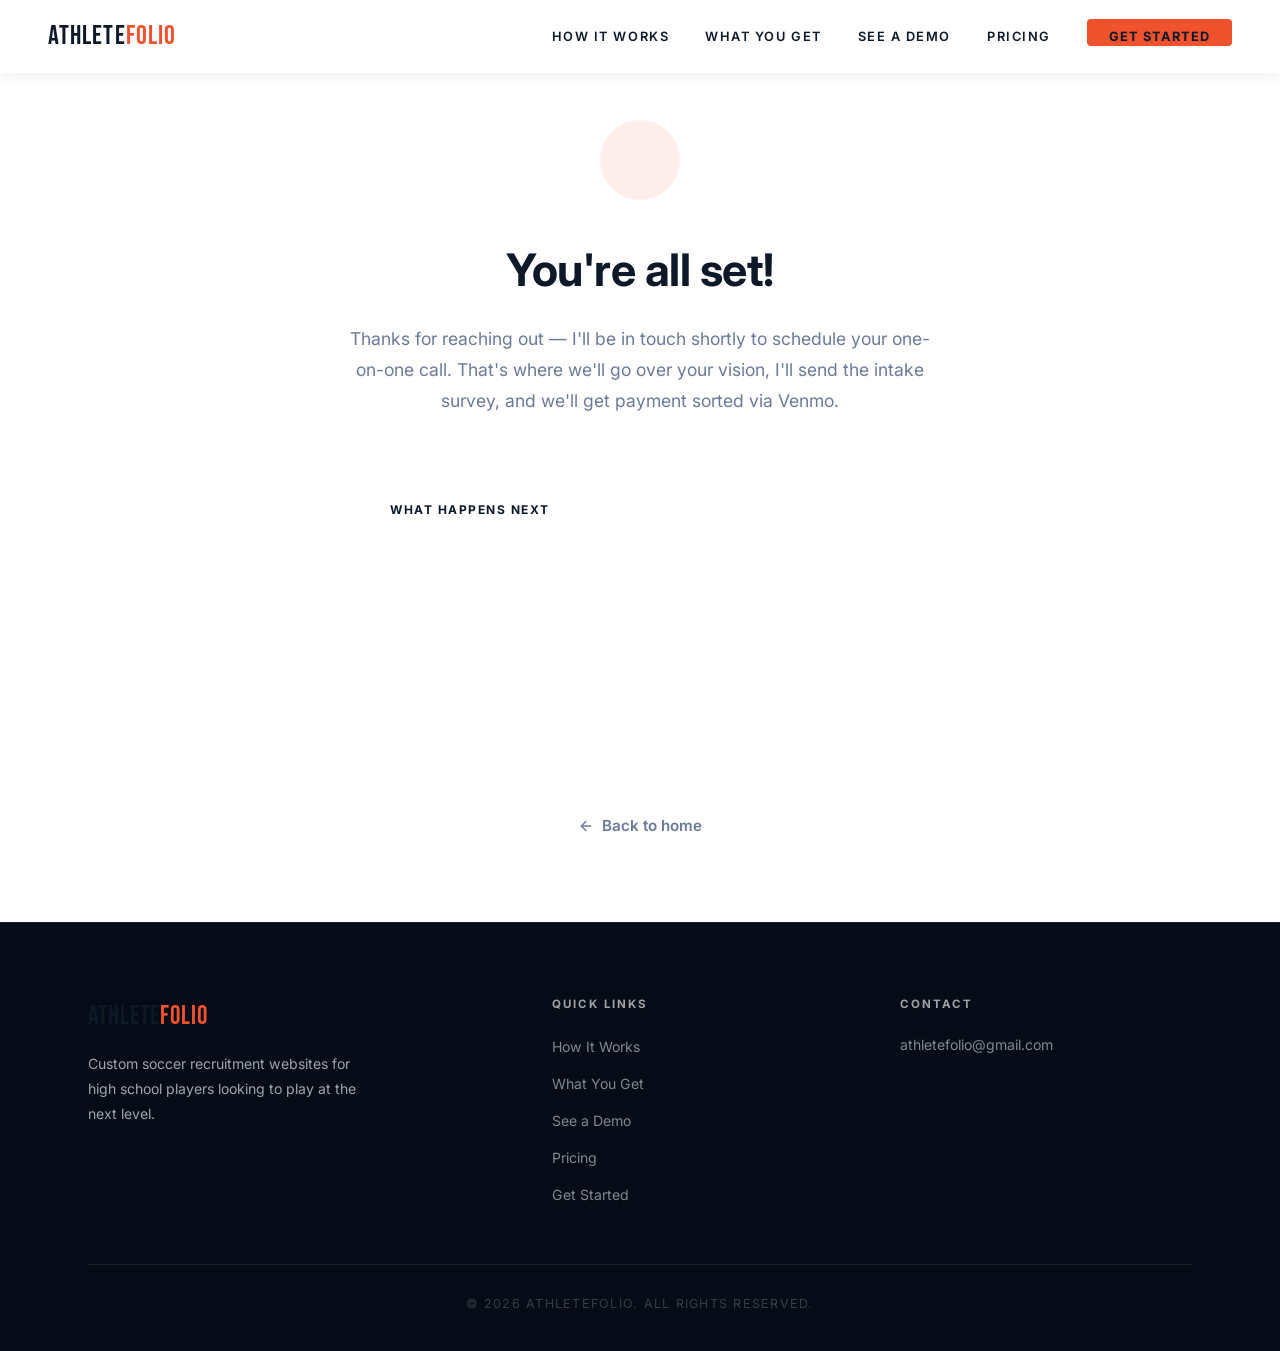
==== commit 19e7ee0a: "Fix soccer ball favicon on thank-you page thank-you.html still had the old soccer ball SVG emoji fav" ====
--- a/thank-you.html
+++ b/thank-you.html
@@ -7,7 +7,7 @@
     <meta name="robots" content="noindex, nofollow">
 
     <meta property="og:image" content="/11.png">
-    <link rel="icon" href="data:image/svg+xml,<svg xmlns='http://www.w3.org/2000/svg' viewBox='0 0 100 100'><text y='.9em' font-size='90'>⚽</text></svg>">
+    <link rel="icon" type="image/png" href="/11.png">
     <link rel="apple-touch-icon" href="/11.png">
     <link rel="stylesheet" href="styles.css">
     <link rel="preconnect" href="https://fonts.googleapis.com">
--- a/styles.css
+++ b/styles.css
@@ -1,104 +1,89 @@
-/* ===========================
-   CSS Variables & Reset
-   =========================== */
+/* ================================================================
+   ATHLETEFOLIO — Sport × Precision
+   Deep navy / electric orange / white.
+   Bebas Neue display · Inter body
+   ================================================================ */
+
+@import url('https://fonts.googleapis.com/css2?family=Bebas+Neue&family=Inter:wght@400;500;600;700;800&display=swap');
+
 :root {
-    --primary: #1e2d4a;
-    --primary-dark: #101929;
-    --primary-light: #2d4269;
-    --accent: #e85d3a;
-    --accent-light: #f07a5a;
-    --text: #1a1f2e;
-    --text-light: #5a6175;
-    --bg: #fdf9f4;
-    --bg-alt: #f5f0e8;
-    --bg-dark: #101929;
-    --border: #e4ddd4;
-    --shadow: 0 4px 6px rgba(30, 45, 74, 0.08);
-    --shadow-lg: 0 10px 30px rgba(30, 45, 74, 0.15);
-    --shadow-xl: 0 20px 50px rgba(30, 45, 74, 0.2);
-    --radius: 12px;
-    --transition: all 0.3s ease;
-}
-
-* {
-    margin: 0;
-    padding: 0;
-    box-sizing: border-box;
-}
-
-html {
-    scroll-behavior: smooth;
-}
+    --navy:           #0d1829;
+    --navy-mid:       #1a2d4f;
+    --navy-light:     #253a61;
+    --orange:         #f0522e;
+    --orange-hover:   #d94420;
+    --orange-dim:     rgba(240, 82, 46, 0.1);
+    --white:          #ffffff;
+    --off-white:      #f7f9fd;
+    --steel:          #eef1f8;
+    --text:           #0d1829;
+    --text-mid:       #3d4f6e;
+    --text-light:     #6b7a99;
+    --text-dim:       #9aa3b8;
+    --on-dark:        #ffffff;
+    --on-dark-sub:    rgba(255, 255, 255, 0.62);
+    --border:         #dde3ef;
+    --border-dark:    rgba(255, 255, 255, 0.09);
+    --shadow:         0 2px 16px rgba(13, 24, 41, 0.07);
+    --shadow-lg:      0 12px 40px rgba(13, 24, 41, 0.13);
+    --shadow-xl:      0 28px 72px rgba(13, 24, 41, 0.20);
+    --radius:         8px;
+    --display:        'Bebas Neue', sans-serif;
+    --body:           'Inter', sans-serif;
+    --ease:           cubic-bezier(0.22, 1, 0.36, 1);
+    --trans:          all 0.28s cubic-bezier(0.4, 0, 0.2, 1);
+}
+
+/* ================================================================
+   RESET & BASE
+   ================================================================ */
+*, *::before, *::after { margin: 0; padding: 0; box-sizing: border-box; }
+html { scroll-behavior: smooth; }
 
 body {
-    font-family: 'Outfit', sans-serif;
+    font-family: var(--body);
+    font-size: 1rem;
+    line-height: 1.7;
     color: var(--text);
-    line-height: 1.7;
-    background: var(--bg);
-    overflow-x: hidden;
-}
-
-h1, h2, h3, h4 {
-    font-family: 'Fraunces', sans-serif;
-    font-weight: 700;
-    line-height: 1.2;
-}
-
-a {
-    text-decoration: none;
-    color: inherit;
-    transition: var(--transition);
-}
-
-img {
-    max-width: 100%;
-    height: auto;
-}
-
-ul {
-    list-style: none;
-}
+    background: var(--white);
+    -webkit-font-smoothing: antialiased;
+    -moz-osx-font-smoothing: grayscale;
+}
+
+img { max-width: 100%; height: auto; display: block; }
+a { text-decoration: none; color: inherit; transition: var(--trans); }
+ul { list-style: none; }
+button { cursor: pointer; border: none; background: none; font-family: inherit; }
 
 .container {
     max-width: 1200px;
     margin: 0 auto;
-    padding: 0 24px;
-}
-
-.section {
-    padding: 100px 0;
-}
-
-/* ===========================
-   Navigation
-   =========================== */
+    padding: 0 48px;
+}
+
+/* ================================================================
+   NAVBAR
+   ================================================================ */
 .navbar {
     position: fixed;
-    top: 0;
-    left: 0;
-    right: 0;
+    top: 0; left: 0; right: 0;
     z-index: 1000;
     background: transparent;
-    transition: var(--transition);
+    border-bottom: 1px solid transparent;
+    transition: background 0.4s ease, border-color 0.4s ease, backdrop-filter 0.4s ease;
 }
 
 .navbar.scrolled {
-    background: var(--bg);
-    box-shadow: var(--shadow);
-}
-
-.navbar.scrolled .nav-logo {
-    color: var(--primary);
-}
-
-.navbar.scrolled .nav-menu a {
-    color: var(--text);
+    background: rgba(13, 24, 41, 0.96);
+    backdrop-filter: blur(20px);
+    -webkit-backdrop-filter: blur(20px);
+    border-bottom-color: var(--border-dark);
 }
 
 .nav-container {
-    max-width: 1200px;
+    max-width: 1300px;
     margin: 0 auto;
-    padding: 0 24px;
+    padding: 0 48px;
     display: flex;
     justify-content: space-between;
     align-items: center;
@@ -106,177 +91,246 @@
 }
 
 .nav-logo {
-    font-family: 'Fraunces', sans-serif;
-    font-size: 1.25rem;
-    font-weight: 800;
-    color: white;
-    letter-spacing: -0.3px;
-}
-
-.nav-logo span {
-    color: var(--accent-light);
-}
+    font-family: var(--display);
+    font-size: 1.7rem;
+    letter-spacing: 0.04em;
+    color: var(--on-dark);
+}
+.nav-logo span { color: var(--orange); }
+.nav-logo:hover { opacity: 0.85; }
 
 .nav-menu {
     display: flex;
-    gap: 32px;
+    list-style: none;
+    gap: 36px;
     align-items: center;
 }
 
 .nav-menu a {
+    font-size: 0.8rem;
     font-weight: 600;
-    font-size: 0.95rem;
-    color: rgba(255, 255, 255, 0.9);
-    padding: 5px 0;
+    letter-spacing: 0.12em;
+    text-transform: uppercase;
+    color: var(--on-dark-sub);
     position: relative;
-}
-
+    padding-bottom: 2px;
+}
 .nav-menu a::after {
     content: '';
     position: absolute;
-    bottom: 0;
-    left: 0;
-    width: 0;
-    height: 2px;
-    background: var(--accent-light);
-    transition: var(--transition);
-}
-
-.nav-menu a:hover::after {
-    width: 100%;
-}
+    bottom: -2px; left: 0;
+    width: 0; height: 2px;
+    background: var(--orange);
+    transition: width 0.3s var(--ease);
+}
+.nav-menu a:hover { color: var(--on-dark); }
+.nav-menu a:hover::after { width: 100%; }
 
 .nav-cta {
-    background: var(--accent) !important;
-    color: white !important;
-    padding: 10px 22px !important;
-    border-radius: 8px;
+    background: var(--orange) !important;
+    color: var(--white) !important;
+    padding: 10px 22px;
+    border-radius: 4px;
     font-weight: 700 !important;
-}
-
-.nav-cta::after {
-    display: none !important;
-}
-
-.nav-cta:hover {
-    background: var(--primary-dark) !important;
-    transform: translateY(-2px);
-}
-
-.navbar.scrolled .nav-cta {
-    color: white !important;
-}
+    letter-spacing: 0.08em !important;
+}
+.nav-cta:hover { background: var(--orange-hover) !important; }
+.nav-cta::after { display: none !important; }
 
 .nav-toggle {
     display: none;
     flex-direction: column;
     gap: 5px;
+    padding: 8px;
     background: none;
     border: none;
-    cursor: pointer;
-    padding: 5px;
-}
-
+}
 .nav-toggle span {
-    width: 25px;
-    height: 3px;
-    background: white;
+    width: 24px; height: 2px;
+    background: var(--on-dark);
     border-radius: 2px;
-    transition: var(--transition);
-}
-
-.navbar.scrolled .nav-toggle span {
-    background: var(--text);
-}
-
-/* ===========================
-   Hero
-   =========================== */
+    transition: var(--trans);
+    display: block;
+}
+
+/* ================================================================
+   BUTTONS
+   ================================================================ */
+.btn {
+    display: inline-block;
+    padding: 14px 36px;
+    font-family: var(--body);
+    font-size: 0.88rem;
+    font-weight: 700;
+    letter-spacing: 0.08em;
+    text-transform: uppercase;
+    border-radius: 4px;
+    transition: var(--trans);
+    border: 2px solid transparent;
+}
+
+.btn-primary {
+    background: var(--orange);
+    color: var(--white);
+}
+.btn-primary:hover {
+    background: var(--orange-hover);
+    transform: translateY(-2px);
+    box-shadow: 0 8px 28px rgba(240, 82, 46, 0.40);
+}
+
+.btn-outline {
+    background: transparent;
+    color: var(--white);
+    border-color: rgba(255, 255, 255, 0.45);
+}
+.btn-outline:hover {
+    border-color: var(--white);
+    background: rgba(255, 255, 255, 0.08);
+    transform: translateY(-2px);
+}
+
+.btn-outline-dark {
+    background: transparent;
+    color: var(--navy);
+    border-color: var(--navy);
+}
+.btn-outline-dark:hover {
+    background: var(--navy);
+    color: var(--white);
+    transform: translateY(-2px);
+}
+
+.btn-full { width: 100%; text-align: center; }
+
+.btn-demo {
+    padding: 18px 52px;
+    font-size: 0.95rem;
+    letter-spacing: 0.10em;
+    animation: demoPulse 2.8s ease-in-out infinite;
+}
+.btn-demo:hover { animation: none; }
+
+@keyframes demoPulse {
+    0%, 100% { box-shadow: 0 4px 16px rgba(240, 82, 46, 0.35); }
+    50%       { box-shadow: 0 8px 36px rgba(240, 82, 46, 0.65), 0 0 0 6px rgba(240, 82, 46, 0.12); }
+}
+
+.demo-cta-note {
+    font-size: 0.82rem;
+    color: var(--on-dark-sub);
+    margin-top: 10px;
+    text-align: center;
+}
+
+/* ================================================================
+   HERO — dark navy, diagonal orange accent, Bebas headline
+   ================================================================ */
 .hero {
+    position: relative;
     min-height: 100vh;
     display: flex;
     align-items: center;
-    justify-content: center;
-    background: linear-gradient(150deg, var(--primary-dark) 0%, var(--primary) 65%, var(--primary-light) 100%);
-    position: relative;
+    background: var(--navy);
     overflow: hidden;
-    padding: 100px 24px 80px;
-}
-
+    padding-top: 72px;
+}
+
+/* subtle grid texture */
+.hero::before {
+    content: '';
+    position: absolute;
+    inset: 0;
+    background-image:
+        linear-gradient(rgba(255,255,255,0.025) 1px, transparent 1px),
+        linear-gradient(90deg, rgba(255,255,255,0.025) 1px, transparent 1px);
+    background-size: 72px 72px;
+    pointer-events: none;
+}
+
+/* diagonal orange slash — the sport graphic device */
 .hero-bg {
     position: absolute;
-    inset: 0;
-    background:
-        radial-gradient(ellipse at 78% 25%, rgba(232, 93, 58, 0.14) 0%, transparent 50%),
-        radial-gradient(ellipse at 8% 80%, rgba(232, 93, 58, 0.07) 0%, transparent 45%),
-        repeating-linear-gradient(
-            -45deg,
-            transparent,
-            transparent 28px,
-            rgba(255,255,255,0.018) 28px,
-            rgba(255,255,255,0.018) 29px
-        );
+    top: 0; right: -5%;
+    width: 55%;
+    height: 100%;
+    background: linear-gradient(135deg, transparent 35%, rgba(240,82,46,0.08) 35%, rgba(240,82,46,0.05) 65%, transparent 65%);
+    clip-path: polygon(28% 0%, 100% 0%, 72% 100%, 0% 100%);
     pointer-events: none;
 }
 
 .hero-content {
     position: relative;
-    z-index: 1;
+    z-index: 2;
+    padding: 80px 48px;
+    max-width: 1100px;
     text-align: center;
-    color: white;
-    max-width: 800px;
 }
 
 .hero-badge {
     display: inline-block;
-    background: rgba(255, 255, 255, 0.12);
-    border: 1px solid rgba(255, 255, 255, 0.25);
-    color: var(--accent-light);
-    font-size: 0.9rem;
-    font-weight: 600;
-    padding: 8px 20px;
-    border-radius: 50px;
-    margin-bottom: 32px;
-    backdrop-filter: blur(4px);
+    font-size: 0.78rem;
+    font-weight: 700;
+    letter-spacing: 0.16em;
+    text-transform: uppercase;
+    color: var(--orange);
+    border: 1px solid rgba(240, 82, 46, 0.4);
+    padding: 7px 18px;
+    border-radius: 100px;
+    margin-bottom: 28px;
+    opacity: 0;
+    transform: translateY(16px);
+    animation: fadeUp 0.7s var(--ease) 0.1s forwards;
 }
 
 .hero h1 {
-    font-size: clamp(3rem, 7vw, 5.5rem);
-    font-weight: 900;
+    font-family: var(--display);
+    font-size: clamp(4rem, 7.5vw, 8rem);
+    line-height: 0.92;
+    letter-spacing: 0.02em;
+    color: var(--on-dark);
     margin-bottom: 24px;
-    letter-spacing: -2px;
-    text-shadow: 0 2px 20px rgba(0,0,0,0.2);
-}
-
-.hero h1 span {
-    color: var(--accent-light);
-    display: block;
-}
+    opacity: 0;
+    transform: translateY(20px);
+    animation: fadeUp 0.8s var(--ease) 0.25s forwards;
+}
+.hero h1 span { color: var(--orange); }
 
 .hero-subtitle {
-    font-size: clamp(1.1rem, 2vw, 1.35rem);
-    opacity: 0.9;
+    font-size: 1.15rem;
+    line-height: 1.75;
+    color: var(--on-dark-sub);
     max-width: 640px;
     margin: 0 auto 40px;
-    line-height: 1.7;
+    text-align: center;
+    opacity: 0;
+    transform: translateY(20px);
+    animation: fadeUp 0.8s var(--ease) 0.4s forwards;
 }
 
 .hero-actions {
     display: flex;
-    gap: 16px;
+    gap: 14px;
+    flex-wrap: wrap;
     justify-content: center;
+    margin-bottom: 48px;
+    opacity: 0;
+    transform: translateY(20px);
+    animation: fadeUp 0.8s var(--ease) 0.55s forwards;
+}
+
+.hero-trust {
+    display: flex;
+    gap: 28px;
     flex-wrap: wrap;
-    margin-bottom: 40px;
-}
-
-.hero-trust {
-    display: flex;
-    gap: 24px;
-    justify-content: center;
-    flex-wrap: wrap;
-    font-size: 0.9rem;
-    color: rgba(255, 255, 255, 0.75);
+    opacity: 0;
+    animation: fadeUp 0.8s var(--ease) 0.7s forwards;
+}
+.hero-trust span {
+    font-size: 0.82rem;
     font-weight: 600;
+    letter-spacing: 0.04em;
+    color: var(--on-dark-sub);
 }
 
 .hero-scroll {
@@ -284,666 +338,583 @@
     bottom: 32px;
     left: 50%;
     transform: translateX(-50%);
-    transition: opacity 0.5s ease;
-}
-
+    z-index: 2;
+    opacity: 0;
+    animation: fadeUp 0.8s var(--ease) 0.9s forwards;
+    transition: opacity 0.4s ease;
+}
 .scroll-arrow {
-    width: 24px;
-    height: 24px;
-    border-right: 2px solid rgba(255,255,255,0.5);
-    border-bottom: 2px solid rgba(255,255,255,0.5);
-    transform: rotate(45deg);
-    animation: bounce 2s infinite;
-}
-
-@keyframes bounce {
-    0%, 100% { transform: rotate(45deg) translateY(0); }
-    50% { transform: rotate(45deg) translateY(6px); }
-}
-
-@keyframes fadeSlideUp {
-    from { opacity: 0; transform: translateY(28px); }
+    width: 22px;
+    height: 36px;
+    border: 2px solid var(--border-dark);
+    border-radius: 12px;
+    position: relative;
+}
+.scroll-arrow::after {
+    content: '';
+    position: absolute;
+    top: 6px;
+    left: 50%;
+    transform: translateX(-50%);
+    width: 3px; height: 7px;
+    background: var(--orange);
+    border-radius: 2px;
+    animation: scrollDot 1.8s ease-in-out infinite;
+}
+@keyframes scrollDot {
+    0%   { opacity: 1; top: 6px; }
+    60%  { opacity: 0; top: 18px; }
+    100% { opacity: 0; top: 6px; }
+}
+
+@keyframes fadeUp {
     to { opacity: 1; transform: translateY(0); }
 }
 
-.hero-badge {
-    animation: fadeSlideUp 0.7s cubic-bezier(0.22, 1, 0.36, 1) both;
-}
-
-.hero h1 {
-    animation: fadeSlideUp 0.7s cubic-bezier(0.22, 1, 0.36, 1) 0.18s both;
-}
-
-.hero-subtitle {
-    animation: fadeSlideUp 0.7s cubic-bezier(0.22, 1, 0.36, 1) 0.32s both;
-}
-
-.hero-actions {
-    animation: fadeSlideUp 0.7s cubic-bezier(0.22, 1, 0.36, 1) 0.46s both;
-}
-
-.hero-trust {
-    animation: fadeSlideUp 0.7s cubic-bezier(0.22, 1, 0.36, 1) 0.6s both;
-}
-
-/* ===========================
-   Buttons
-   =========================== */
-.btn {
-    display: inline-block;
-    padding: 15px 36px;
-    border-radius: 10px;
-    font-family: 'Fraunces', sans-serif;
-    font-weight: 700;
-    font-size: 1rem;
-    cursor: pointer;
-    transition: var(--transition);
-    border: 2px solid transparent;
-    letter-spacing: 0.3px;
-}
-
-.btn-primary {
-    background: var(--accent);
-    color: white;
-    box-shadow: 0 4px 16px rgba(232, 93, 58, 0.35);
-}
-
-.btn-primary:hover {
-    background: var(--primary);
-    color: white;
-    transform: translateY(-3px);
-    box-shadow: 0 8px 24px rgba(30, 45, 74, 0.35);
-}
-
-.btn-outline {
-    background: transparent;
-    color: white;
-    border-color: rgba(255, 255, 255, 0.5);
-}
-
-.btn-outline:hover {
-    background: rgba(255, 255, 255, 0.1);
-    border-color: white;
-    transform: translateY(-3px);
-}
-
-.btn-outline-dark {
-    background: transparent;
-    color: var(--primary);
-    border-color: var(--primary);
-}
-
-.btn-outline-dark:hover {
-    background: var(--primary);
-    color: white;
-    transform: translateY(-3px);
-}
-
-.btn-full {
-    width: 100%;
-    text-align: center;
-}
-
-/* ===========================
-   Section Titles
-   =========================== */
-.section-title {
-    font-size: clamp(2rem, 4vw, 2.8rem);
-    text-align: center;
-    color: var(--primary);
-    margin-bottom: 16px;
-}
-
-.section-title::after {
-    content: '';
-    display: block;
-    width: 64px;
-    height: 5px;
-    background: linear-gradient(90deg, var(--accent), var(--accent-light));
-    margin: 14px auto 0;
-    border-radius: 3px;
-}
-
-.section-subtitle {
-    text-align: center;
-    color: var(--text-light);
-    font-size: 1.1rem;
-    margin-top: 8px;
-    margin-bottom: 60px;
-}
-
-/* ===========================
-   Problem Section
-   =========================== */
+/* ================================================================
+   PROBLEM — white section, oversized stat numbers
+   ================================================================ */
 .problem {
-    background: var(--bg-alt);
-    padding: 80px 0;
-}
-
-.problem-text {
-    max-width: 680px;
-    margin: 0 auto 48px;
-    text-align: center;
+    background: var(--white);
+    padding: 112px 0;
+}
+
+.problem .container {
+    display: grid;
+    grid-template-columns: 1fr 1fr;
+    gap: 80px;
+    align-items: center;
 }
 
 .problem-text h2 {
-    font-size: clamp(1.8rem, 3vw, 2.4rem);
-    color: var(--primary);
-    margin-bottom: 20px;
+    font-family: var(--display);
+    font-size: clamp(2.4rem, 4vw, 3.8rem);
+    line-height: 1;
+    letter-spacing: 0.02em;
+    color: var(--navy);
+    margin-bottom: 24px;
 }
 
 .problem-text p {
     color: var(--text-light);
     font-size: 1.05rem;
+    line-height: 1.8;
     margin-bottom: 16px;
 }
 
 .problem-stats {
+    display: flex;
+    flex-direction: column;
+    gap: 0;
+}
+
+.problem-stat {
+    display: flex;
+    align-items: center;
+    gap: 28px;
+    padding: 32px 0;
+    border-bottom: 1px solid var(--border);
+}
+.problem-stat:first-child { border-top: 1px solid var(--border); }
+
+.stat-big {
+    font-family: var(--display);
+    font-size: clamp(3.5rem, 5.5vw, 5.5rem);
+    line-height: 1;
+    letter-spacing: 0.02em;
+    color: var(--orange);
+    flex-shrink: 0;
+}
+
+.stat-label {
+    font-size: 0.92rem;
+    font-weight: 500;
+    color: var(--text-light);
+    line-height: 1.55;
+    flex: 1;
+}
+
+.stat-dual {
+    display: flex;
+    flex-direction: column;
+    gap: 10px;
+    flex-shrink: 0;
+}
+
+.stat-dual-item {
+    display: flex;
+    align-items: baseline;
+    gap: 10px;
+}
+
+.stat-dual-item .stat-big { font-size: clamp(2.8rem, 4vw, 4.2rem); }
+
+.stat-gender {
+    font-size: 0.78rem;
+    font-weight: 700;
+    letter-spacing: 0.12em;
+    text-transform: uppercase;
+    color: var(--text-dim);
+    padding-top: 2px;
+}
+
+.stat-dual-divider { display: none; }
+
+/* ================================================================
+   HOW IT WORKS — dark navy
+   ================================================================ */
+.how-it-works {
+    background: var(--navy);
+    padding: 112px 0;
+}
+
+.section-title {
+    font-family: var(--display);
+    font-size: clamp(2.8rem, 4.5vw, 5rem);
+    line-height: 0.95;
+    letter-spacing: 0.03em;
+    color: var(--navy);
+    margin-bottom: 12px;
+}
+
+.how-it-works .section-title,
+.demo .section-title,
+.about-content h2 { color: var(--on-dark); }
+
+.section-subtitle {
+    font-size: 1.05rem;
+    color: var(--text-light);
+    margin-bottom: 64px;
+}
+.how-it-works .section-subtitle,
+.demo .section-subtitle { color: var(--on-dark-sub); }
+
+.steps-grid {
     display: grid;
-    grid-template-columns: repeat(3, 1fr);
-    gap: 24px;
-    max-width: 900px;
-    margin: 0 auto;
-}
-
-.problem-stat {
-    display: flex;
-    flex-direction: column;
-    align-items: center;
-    text-align: center;
-    padding: 28px 20px;
-    background: var(--bg);
+    grid-template-columns: 1fr auto 1fr auto 1fr;
+    gap: 0;
+    align-items: start;
+    margin-top: 64px;
+}
+
+.step-card {
+    background: rgba(255,255,255,0.04);
+    border: 1px solid var(--border-dark);
     border-radius: var(--radius);
-    box-shadow: var(--shadow);
-    border-top: 4px solid var(--accent);
-}
-
-.stat-big {
-    font-family: 'Fraunces', sans-serif;
-    font-size: 2.8rem;
-    font-weight: 900;
-    color: var(--primary);
-    line-height: 1;
-    margin-bottom: 8px;
-}
-
-.stat-label {
-    color: var(--text-light);
-    font-size: 0.9rem;
-    line-height: 1.4;
-}
-
-.stat-dual {
-    display: flex;
-    align-items: center;
-    gap: 16px;
-    margin-bottom: 8px;
-}
-
-.stat-dual-item {
-    display: flex;
-    flex-direction: column;
-    align-items: center;
-}
-
-.stat-dual-item .stat-big {
-    font-size: 2.2rem;
-    margin-bottom: 2px;
-}
-
-.stat-gender {
-    font-size: 0.7rem;
-    font-weight: 600;
-    text-transform: uppercase;
-    letter-spacing: 1px;
-    color: var(--accent);
-}
-
-.stat-dual-divider {
-    width: 1px;
-    height: 52px;
-    background: var(--border);
-    flex-shrink: 0;
-}
-
-/* ===========================
-   How It Works
-   =========================== */
-.how-it-works {
-    background: var(--bg);
-}
-
-.steps-grid {
-    display: flex;
-    align-items: center;
-    gap: 0;
-    max-width: 960px;
-    margin: 0 auto;
-}
-
-.step-card {
-    flex: 1;
-    text-align: center;
-    padding: 40px 32px;
-    background: var(--bg-alt);
-    border-radius: var(--radius);
+    padding: 36px 30px;
     position: relative;
-    transition: var(--transition);
-}
-
-.step-card:hover {
-    transform: translateY(-6px);
-    box-shadow: var(--shadow-lg);
-}
-
-.step-number {
-    font-family: 'Fraunces', sans-serif;
-    font-size: 0.8rem;
-    font-weight: 700;
-    color: var(--accent);
-    letter-spacing: 2px;
-    text-transform: uppercase;
-    margin-bottom: 12px;
-}
-
-.step-icon {
-    font-size: 2.5rem;
-    margin-bottom: 16px;
-    display: flex;
-    justify-content: center;
-    align-items: center;
-}
-
-.step-icon svg {
-    stroke: var(--accent);
-}
-
-.step-card h3 {
-    font-size: 1.3rem;
-    color: var(--primary);
-    margin-bottom: 12px;
-}
-
-.step-card p {
-    color: var(--text-light);
-    font-size: 0.95rem;
-    line-height: 1.7;
-}
-
-.step-connector {
-    width: 48px;
-    flex-shrink: 0;
-    height: 2px;
-    background: linear-gradient(90deg, var(--accent), var(--accent-light));
-    position: relative;
-}
-
-.step-connector::after {
+    overflow: hidden;
+}
+.step-card::before {
     content: '';
     position: absolute;
-    right: -5px;
-    top: -5px;
-    width: 0;
-    height: 0;
-    border-left: 10px solid var(--accent-light);
-    border-top: 6px solid transparent;
-    border-bottom: 6px solid transparent;
-}
-
-/* ===========================
-   What You Get
-   =========================== */
+    top: 0; left: 0; right: 0;
+    height: 3px;
+    background: var(--orange);
+    transform: scaleX(0);
+    transform-origin: left;
+    transition: transform 0.4s var(--ease);
+}
+.step-card:hover::before { transform: scaleX(1); }
+.step-card:hover { border-color: rgba(255,255,255,0.18); }
+
+.step-number {
+    font-family: var(--display);
+    font-size: 5rem;
+    line-height: 1;
+    letter-spacing: 0.02em;
+    color: rgba(255,255,255,0.06);
+    position: absolute;
+    top: 16px; right: 20px;
+    pointer-events: none;
+    user-select: none;
+}
+
+.step-icon {
+    margin-bottom: 20px;
+    color: var(--orange);
+}
+.step-icon svg { stroke: var(--orange); }
+
+.step-card h3 {
+    font-size: 1.15rem;
+    font-weight: 700;
+    color: var(--on-dark);
+    margin-bottom: 10px;
+}
+.step-card p {
+    font-size: 0.95rem;
+    color: var(--on-dark-sub);
+    line-height: 1.7;
+}
+
+.step-connector {
+    display: flex;
+    align-items: center;
+    justify-content: center;
+    padding: 0 16px;
+    padding-top: 48px;
+    color: var(--orange);
+    opacity: 0.5;
+    font-size: 1.5rem;
+    font-weight: 300;
+}
+.step-connector::before {
+    content: '';
+    width: 32px;
+    height: 1px;
+    background: linear-gradient(90deg, rgba(240,82,46,0.3), rgba(240,82,46,0.8));
+}
+
+/* ================================================================
+   WHAT YOU GET — white
+   ================================================================ */
 .what-you-get {
-    background: var(--bg-alt);
+    background: var(--white);
+    padding: 112px 0;
 }
 
 .features-grid {
     display: grid;
     grid-template-columns: repeat(4, 1fr);
-    gap: 24px;
+    gap: 20px;
 }
 
 .feature-card {
-    background: var(--bg);
-    padding: 32px 24px;
+    background: var(--off-white);
+    border: 1px solid var(--border);
     border-radius: var(--radius);
-    box-shadow: var(--shadow);
-    text-align: center;
-    transition: var(--transition);
-}
-
-.feature-card:hover {
-    transform: translateY(-5px);
-    box-shadow: var(--shadow-lg);
-    border-top: 3px solid var(--accent);
-}
+    padding: 28px;
+    transition: transform 0.3s var(--ease), box-shadow 0.3s ease, border-color 0.3s ease;
+    position: relative;
+    overflow: hidden;
+}
+.feature-card::after {
+    content: '';
+    position: absolute;
+    bottom: 0; left: 0; right: 0;
+    height: 3px;
+    background: var(--orange);
+    transform: scaleX(0);
+    transform-origin: left;
+    transition: transform 0.35s var(--ease);
+}
+.feature-card:hover { transform: translateY(-4px); box-shadow: var(--shadow-lg); border-color: transparent; }
+.feature-card:hover::after { transform: scaleX(1); }
 
 .feature-icon {
-    font-size: 2.2rem;
     margin-bottom: 16px;
-    display: flex;
-    justify-content: center;
-    align-items: center;
-}
-
-.feature-icon svg {
-    stroke: var(--accent);
-}
-
-.feature-card-wide .feature-icon svg {
-    stroke: var(--accent-light);
-}
+    color: var(--orange);
+}
+.feature-icon svg { stroke: var(--orange); }
 
 .feature-card h3 {
-    font-size: 1.05rem;
-    color: var(--primary);
-    margin-bottom: 10px;
-}
-
+    font-size: 1rem;
+    font-weight: 700;
+    color: var(--navy);
+    margin-bottom: 8px;
+}
 .feature-card p {
+    font-size: 0.9rem;
     color: var(--text-light);
-    font-size: 0.9rem;
-    line-height: 1.6;
+    line-height: 1.65;
 }
 
 .feature-card-wide {
     grid-column: 1 / -1;
-    background: var(--primary);
+    background: var(--navy);
+    border-color: transparent;
+    display: flex;
+    align-items: flex-start;
+    gap: 28px;
+    padding: 36px;
+}
+.feature-card-wide::after { background: var(--orange); }
+.feature-card-wide .feature-icon svg { stroke: var(--orange); }
+.feature-card-wide h3 { color: var(--on-dark); font-size: 1.15rem; }
+.feature-card-wide p { color: var(--on-dark-sub); font-size: 0.95rem; max-width: 900px; }
+
+/* ================================================================
+   MID-CTA — full-bleed ORANGE — the bold move
+   ================================================================ */
+.mid-cta {
+    background: var(--orange);
+    padding: 96px 0;
     text-align: center;
-    padding: 44px 52px;
-    border-top: none;
-}
-
-.feature-card-wide:hover {
-    border-top: 3px solid var(--accent);
-    transform: translateY(-5px);
-}
-
-.feature-card-wide .feature-icon {
-    color: var(--accent);
-    font-size: 2rem;
-}
-
-.feature-card-wide h3 {
-    color: white;
-    font-size: 1.3rem;
-}
-
-.feature-card-wide p {
-    color: rgba(255, 255, 255, 0.78);
-    font-size: 1rem;
-    line-height: 1.75;
-    max-width: 740px;
-    margin: 0 auto;
-}
-
-/* ===========================
-   Demo Section
-   =========================== */
+    position: relative;
+    overflow: hidden;
+}
+.mid-cta::before {
+    content: '';
+    position: absolute;
+    inset: 0;
+    background:
+        linear-gradient(rgba(255,255,255,0.04) 1px, transparent 1px),
+        linear-gradient(90deg, rgba(255,255,255,0.04) 1px, transparent 1px);
+    background-size: 64px 64px;
+    pointer-events: none;
+}
+
+.mid-cta-inner { position: relative; z-index: 1; }
+
+.mid-cta-eyebrow {
+    font-size: 0.78rem;
+    font-weight: 700;
+    letter-spacing: 0.18em;
+    text-transform: uppercase;
+    color: rgba(255,255,255,0.7);
+    margin-bottom: 14px;
+}
+
+.mid-cta h2 {
+    font-family: var(--display);
+    font-size: clamp(3rem, 5vw, 5.5rem);
+    line-height: 1;
+    letter-spacing: 0.03em;
+    color: var(--white);
+    margin-bottom: 36px;
+}
+
+/* inverted button on orange bg */
+.mid-cta .btn-primary {
+    background: var(--navy);
+    color: var(--white);
+    box-shadow: none;
+}
+.mid-cta .btn-primary:hover {
+    background: var(--navy-mid);
+    box-shadow: 0 8px 28px rgba(13,24,41,0.35);
+}
+
+/* ================================================================
+   DEMO — dark navy
+   ================================================================ */
 .demo {
-    background: var(--bg);
+    background: var(--navy);
+    padding: 112px 0;
 }
 
 .demo-content {
     display: grid;
     grid-template-columns: 1fr 380px;
-    gap: 60px;
+    gap: 56px;
     align-items: center;
 }
 
 .demo-browser {
-    border-radius: 12px;
+    border-radius: var(--radius);
     overflow: hidden;
+    border: 1px solid var(--border-dark);
     box-shadow: var(--shadow-xl);
-    border: 1px solid var(--border);
 }
 
 .browser-bar {
-    background: #e8ecf0;
-    padding: 12px 16px;
+    background: rgba(255,255,255,0.06);
+    padding: 12px 18px;
     display: flex;
     align-items: center;
     gap: 12px;
-}
-
-.browser-dots {
-    display: flex;
-    gap: 6px;
-}
-
+    border-bottom: 1px solid var(--border-dark);
+}
+
+.browser-dots { display: flex; gap: 6px; }
 .browser-dots span {
-    width: 12px;
-    height: 12px;
+    width: 10px; height: 10px;
     border-radius: 50%;
-    background: var(--border);
-}
-
+    background: rgba(255,255,255,0.18);
+}
 .browser-dots span:nth-child(1) { background: #ff5f57; }
-.browser-dots span:nth-child(2) { background: #febc2e; }
-.browser-dots span:nth-child(3) { background: #28c840; }
+.browser-dots span:nth-child(2) { background: #ffbd2e; }
+.browser-dots span:nth-child(3) { background: #28ca41; }
 
 .browser-url {
-    background: white;
-    border-radius: 6px;
-    padding: 5px 12px;
-    font-size: 0.8rem;
-    color: var(--text-light);
+    font-size: 0.78rem;
+    color: var(--on-dark-sub);
+    background: rgba(255,255,255,0.06);
+    padding: 5px 14px;
+    border-radius: 4px;
+    letter-spacing: 0.02em;
     flex: 1;
-    font-family: monospace;
-}
+    text-align: center;
+    transition: color 0.25s ease;
+}
+.browser-url:hover { color: var(--on-dark); }
 
 .demo-preview {
-    background: var(--bg-alt);
     height: 420px;
     overflow: hidden;
-    position: relative;
-}
-
+    background: #030509;
+}
 .demo-preview iframe {
-    position: absolute;
-    top: 0;
-    left: 0;
     width: 166.67%;
     height: 166.67%;
-    border: none;
     transform: scale(0.6);
     transform-origin: top left;
     pointer-events: none;
-}
-
-.demo-cta {
-    text-align: center;
-}
+    border: none;
+}
+
+.demo-cta { text-align: center; }
 
 .demo-cta h3 {
-    font-size: 1.8rem;
-    color: var(--primary);
-    margin-bottom: 16px;
+    font-family: var(--display);
+    font-size: clamp(1.8rem, 3vw, 2.8rem);
+    letter-spacing: 0.03em;
+    color: var(--on-dark);
+    margin-bottom: 14px;
+    line-height: 1.1;
 }
 
 .demo-cta p {
+    font-size: 1rem;
+    color: var(--on-dark-sub);
+    line-height: 1.7;
+    margin-bottom: 32px;
+}
+
+.demo-cta-actions {
+    display: flex;
+    flex-direction: column;
+    align-items: center;
+    gap: 10px;
+}
+
+/* ================================================================
+   PRICING — white
+   ================================================================ */
+.pricing {
+    background: var(--white);
+    padding: 112px 0;
+}
+
+.pricing-availability {
+    display: flex;
+    align-items: center;
+    justify-content: center;
+    gap: 8px;
+    font-size: 0.82rem;
+    font-weight: 600;
     color: var(--text-light);
-    margin-bottom: 24px;
-    font-size: 1.05rem;
-    line-height: 1.7;
-}
-
-.demo-cta-actions {
-    display: flex;
-    gap: 12px;
-    flex-wrap: wrap;
-    justify-content: center;
-}
-
-a.browser-url {
-    color: var(--text-light);
-    text-decoration: none;
-}
-
-a.browser-url:hover {
-    color: var(--accent);
-}
-
-/* ===========================
-   Pricing
-   =========================== */
-.pricing {
-    background: var(--bg-alt);
+    margin-bottom: 40px;
+    letter-spacing: 0.04em;
+}
+
+.availability-dot {
+    width: 8px; height: 8px;
+    background: #22c55e;
+    border-radius: 50%;
+    flex-shrink: 0;
+    animation: pulseDot 2s infinite;
+}
+@keyframes pulseDot {
+    0%, 100% { opacity: 1; }
+    50% { opacity: 0.35; }
 }
 
 .pricing-grid {
     display: grid;
     grid-template-columns: repeat(2, 1fr);
-    gap: 28px;
-    max-width: 720px;
+    gap: 24px;
+    max-width: 760px;
     margin: 0 auto;
-    align-items: start;
-    padding-top: 16px;
+    padding-top: 8px;
 }
 
 .pricing-card {
-    background: var(--bg);
+    border: 1px solid var(--border);
     border-radius: var(--radius);
-    padding: 40px 32px;
-    box-shadow: var(--shadow);
-    text-align: center;
+    padding: 40px;
+    background: var(--white);
     position: relative;
-    transition: var(--transition);
-}
-
-.pricing-card:hover {
-    transform: translateY(-5px);
-    box-shadow: var(--shadow-lg);
-}
+    transition: box-shadow 0.3s ease, transform 0.3s var(--ease);
+}
+.pricing-card:hover { box-shadow: var(--shadow-lg); transform: translateY(-3px); }
+.pricing-card .btn { display: block; text-align: center; }
 
 .pricing-featured {
-    background: var(--primary);
-    color: white;
-    transform: scale(1.05);
-    box-shadow: var(--shadow-xl);
-    border: 2px solid var(--accent);
-}
-
-.pricing-featured:hover {
-    transform: scale(1.05) translateY(-5px);
-}
+    background: var(--navy);
+    border-color: transparent;
+    transform: scale(1.03);
+}
+.pricing-featured:hover { transform: scale(1.03) translateY(-3px); }
 
 .pricing-badge {
     position: absolute;
-    top: -14px;
+    top: -13px;
     left: 50%;
     transform: translateX(-50%);
-    background: var(--accent-light);
-    color: white;
-    font-size: 0.8rem;
-    font-weight: 700;
-    padding: 5px 16px;
-    border-radius: 20px;
+    background: var(--orange);
+    color: var(--white);
+    font-size: 0.72rem;
+    font-weight: 800;
+    letter-spacing: 0.14em;
+    text-transform: uppercase;
+    padding: 5px 18px;
+    border-radius: 100px;
     white-space: nowrap;
 }
 
 .pricing-header h3 {
-    font-size: 1.3rem;
-    margin-bottom: 12px;
-}
-
-.pricing-featured .pricing-header h3 {
-    color: rgba(255,255,255,0.9);
-}
+    font-family: var(--display);
+    font-size: 2rem;
+    letter-spacing: 0.04em;
+    color: var(--navy);
+    margin-bottom: 8px;
+}
+.pricing-featured .pricing-header h3 { color: var(--on-dark); }
 
 .price {
-    font-family: 'Fraunces', sans-serif;
-    font-size: 3rem;
-    font-weight: 900;
-    color: var(--primary);
+    font-family: var(--display);
+    font-size: 4rem;
+    letter-spacing: 0.02em;
+    color: var(--orange);
     line-height: 1;
-}
-
-.pricing-featured .price {
-    color: white;
+    margin-bottom: 4px;
 }
 
 .price-note {
-    font-size: 0.85rem;
+    font-size: 0.82rem;
     color: var(--text-light);
-    margin-bottom: 4px;
-}
-
-.pricing-featured .price-note {
-    color: rgba(255,255,255,0.65);
-}
-
-.price-addon {
-    font-family: 'Fraunces', sans-serif;
-    font-size: 1.15rem;
-    font-weight: 700;
-    color: var(--accent-light);
-    margin-bottom: 28px;
-}
-
-.price-subtext {
-    font-size: 0.8rem;
-    color: var(--text-light);
-    font-style: italic;
-    margin-bottom: 28px;
-}
+    margin-bottom: 6px;
+}
+.pricing-featured .price-note { color: var(--on-dark-sub); }
 
 .price-compare {
     font-size: 0.78rem;
-    color: var(--accent-light);
     font-style: italic;
-    margin: 8px 0 0;
-    line-height: 1.5;
+    color: rgba(240,82,46,0.8);
+    margin-bottom: 28px;
 }
 
 .pricing-features {
-    text-align: left;
+    list-style: none;
     margin-bottom: 32px;
     display: flex;
     flex-direction: column;
     gap: 10px;
 }
-
 .pricing-features li {
     font-size: 0.9rem;
-    color: var(--text);
-    padding: 4px 0;
-}
-
-.pricing-featured .pricing-features li {
-    color: rgba(255,255,255,0.9);
-}
-
-.pricing-features li.faded {
-    color: var(--text-light);
-    opacity: 0.5;
-}
-
-.pricing-featured .pricing-features li.faded {
-    color: rgba(255,255,255,0.4);
-}
+    color: var(--text-mid);
+    padding-left: 0;
+}
+.pricing-featured .pricing-features li { color: var(--on-dark-sub); }
 
 .pricing-note {
     text-align: center;
     color: var(--text-light);
-    margin-top: 40px;
-    font-size: 0.95rem;
-}
-
-.pricing-note a {
-    color: var(--accent);
-    font-weight: 600;
-}
-
-.pricing-note a:hover {
-    text-decoration: underline;
-}
-
-/* ===========================
-   About Section
-   =========================== */
+    margin-top: 36px;
+    font-size: 0.9rem;
+}
+.pricing-note a { color: var(--orange); font-weight: 600; }
+.pricing-note a:hover { text-decoration: underline; }
+
+/* ================================================================
+   ABOUT — dark navy
+   ================================================================ */
 .about {
-    background: var(--bg);
+    background: var(--navy);
+    padding: 112px 0;
 }
 
 .about-spread {
@@ -951,9 +922,9 @@
     grid-template-columns: 260px 1fr;
     gap: 52px;
     align-items: start;
-    border-radius: 18px;
-    box-shadow: var(--shadow-xl);
-    background: var(--bg);
+    background: rgba(255,255,255,0.03);
+    border: 1px solid var(--border-dark);
+    border-radius: 12px;
     padding: 52px;
 }
 
@@ -968,8 +939,9 @@
     height: 310px;
     object-fit: cover;
     object-position: center 20%;
-    border-radius: 12px;
+    border-radius: 6px;
     display: block;
+    filter: saturate(0.9) contrast(1.05);
 }
 
 .about-photo-landscape {
@@ -977,160 +949,109 @@
     height: 185px;
     object-fit: cover;
     object-position: center center;
-    border-radius: 12px;
+    border-radius: 6px;
     display: block;
-}
-
-.about-content {
-    padding: 0;
-    background: transparent;
-    flex: 1;
-}
+    filter: saturate(0.9) contrast(1.05);
+}
+
+.about-content { padding: 0; }
 
 .about-badge {
     display: inline-block;
-    background: rgba(232, 93, 58, 0.1);
-    color: var(--accent);
-    font-size: 0.85rem;
+    font-size: 0.72rem;
     font-weight: 700;
-    padding: 6px 16px;
-    border-radius: 20px;
+    letter-spacing: 0.16em;
+    text-transform: uppercase;
+    color: var(--orange);
+    border: 1px solid rgba(240,82,46,0.4);
+    padding: 5px 14px;
+    border-radius: 100px;
     margin-bottom: 20px;
-    letter-spacing: 0.5px;
-    text-transform: uppercase;
 }
 
 .about-content h2 {
-    font-size: clamp(1.8rem, 3vw, 2.4rem);
-    color: var(--primary);
-    margin-bottom: 20px;
+    font-family: var(--display);
+    font-size: clamp(2rem, 3.5vw, 3.4rem);
+    line-height: 1.05;
+    letter-spacing: 0.03em;
+    margin-bottom: 22px;
 }
 
 .about-content p {
-    color: var(--text-light);
+    font-size: 1rem;
+    color: var(--on-dark-sub);
+    line-height: 1.8;
     margin-bottom: 16px;
-    font-size: 1.05rem;
-}
-
-.about-cta {
-    display: inline-block;
-    margin-top: 12px;
-}
-
-.about-values {
-    margin-top: 32px;
-    display: flex;
-    flex-direction: column;
-    gap: 16px;
-}
-
-.value-item {
-    display: flex;
-    flex-direction: column;
-    padding: 16px 20px;
-    background: var(--bg-alt);
-    border-radius: 10px;
-    border-left: 4px solid var(--accent);
-}
-
-.value-item strong {
-    color: var(--primary);
-    margin-bottom: 4px;
-    font-size: 0.95rem;
-}
-
-.value-item span {
-    color: var(--text-light);
-    font-size: 0.9rem;
-}
-
-/* ===========================
-   FAQ Section
-   =========================== */
+}
+
+.about-cta { margin-top: 28px; display: inline-block; }
+
+/* ================================================================
+   FAQ — white
+   ================================================================ */
 .faq {
-    background: var(--bg-alt);
+    background: var(--white);
+    padding: 112px 0;
 }
 
 .faq-grid {
     display: grid;
     grid-template-columns: repeat(2, 1fr);
-    gap: 16px;
+    gap: 0 60px;
     max-width: 1000px;
-    margin: 0 auto;
 }
 
 .faq-item {
-    background: var(--bg);
-    border-radius: var(--radius);
-    overflow: hidden;
-    box-shadow: var(--shadow);
+    border-bottom: 1px solid var(--border);
 }
 
 .faq-question {
     width: 100%;
-    padding: 20px 24px;
+    text-align: left;
+    padding: 22px 0;
+    font-size: 0.98rem;
+    font-weight: 600;
+    color: var(--navy);
+    display: flex;
+    justify-content: space-between;
+    align-items: center;
+    gap: 16px;
     background: none;
     border: none;
-    cursor: pointer;
-    display: flex;
-    justify-content: space-between;
-    align-items: center;
-    text-align: left;
-    font-family: 'Fraunces', sans-serif;
-    font-weight: 600;
-    font-size: 0.95rem;
-    color: var(--primary);
-    transition: var(--transition);
-}
-
-.faq-question:hover {
-    background: var(--bg-alt);
-}
+    transition: color 0.2s ease;
+}
+.faq-question:hover { color: var(--orange); }
 
 .faq-icon {
-    font-size: 1.4rem;
-    font-weight: 400;
-    color: var(--accent);
-    transition: var(--transition);
+    font-size: 1.3rem;
+    font-weight: 300;
+    color: var(--orange);
+    transition: transform 0.3s var(--ease);
     flex-shrink: 0;
-    margin-left: 12px;
-}
+    line-height: 1;
+}
+.faq-item.open .faq-icon { transform: rotate(45deg); }
 
 .faq-answer {
     max-height: 0;
     overflow: hidden;
-    transition: max-height 0.4s ease, padding 0.3s ease;
-}
+    transition: max-height 0.4s ease;
+}
+.faq-item.open .faq-answer { max-height: 400px; }
 
 .faq-answer p {
-    padding: 0 24px 20px;
+    padding-bottom: 20px;
+    font-size: 0.95rem;
     color: var(--text-light);
-    font-size: 0.95rem;
-    line-height: 1.7;
-}
-
-.faq-item.open .faq-answer {
-    max-height: 200px;
-}
-
-.faq-item.open .faq-icon {
-    transform: rotate(45deg);
-}
-
-/* ===========================
-   Contact
-   =========================== */
+    line-height: 1.75;
+}
+
+/* ================================================================
+   CONTACT — dark navy
+   ================================================================ */
 .contact {
-    background: var(--primary-dark);
-    color: white;
-}
-
-.contact .section-title {
-    color: white;
-}
-
-.contact .section-title::after {
-    background: linear-gradient(90deg, var(--accent-light), var(--accent));
+    background: var(--navy);
+    padding: 112px 0;
 }
 
 .contact-grid {
@@ -1141,508 +1062,29 @@
 }
 
 .contact-info h2 {
-    font-size: clamp(1.8rem, 3vw, 2.4rem);
-    color: white;
+    font-family: var(--display);
+    font-size: clamp(2.4rem, 4vw, 4rem);
+    letter-spacing: 0.03em;
+    color: var(--on-dark);
     margin-bottom: 16px;
+    line-height: 1.05;
 }
 
 .contact-info > p {
-    color: rgba(255,255,255,0.75);
-    font-size: 1.05rem;
-    margin-bottom: 40px;
-}
-
-.contact-details {
-    display: flex;
-    flex-direction: column;
-    gap: 20px;
-}
-
-.contact-item {
-    display: flex;
-    align-items: center;
-    gap: 16px;
-}
-
-.contact-icon {
-    font-size: 1.4rem;
-    width: 44px;
-    height: 44px;
-    background: rgba(255,255,255,0.1);
-    border-radius: 10px;
-    display: flex;
-    align-items: center;
-    justify-content: center;
-    flex-shrink: 0;
-}
-
-.contact-icon svg {
-    stroke: var(--accent-light);
-}
-
-.contact-item strong {
-    display: block;
-    color: var(--accent-light);
-    font-size: 0.85rem;
+    font-size: 1rem;
+    color: var(--on-dark-sub);
+    line-height: 1.8;
+    margin-bottom: 36px;
+}
+
+.next-steps { margin-bottom: 36px; }
+
+.next-steps-label {
+    font-size: 0.72rem;
+    font-weight: 700;
+    letter-spacing: 0.18em;
     text-transform: uppercase;
-    letter-spacing: 0.5px;
-    margin-bottom: 3px;
-}
-
-.contact-item p, .contact-item a {
-    color: rgba(255,255,255,0.8);
-    font-size: 0.95rem;
-}
-
-.contact-item a:hover {
-    color: var(--accent-light);
-}
-
-/* Contact Form */
-.contact-form-wrap {
-    background: white;
-    border-radius: var(--radius);
-    padding: 40px;
-}
-
-.contact-form {
-    display: flex;
-    flex-direction: column;
-    gap: 20px;
-}
-
-.form-row {
-    display: grid;
-    grid-template-columns: 1fr 1fr;
-    gap: 16px;
-}
-
-.form-group {
-    display: flex;
-    flex-direction: column;
-    gap: 6px;
-}
-
-.form-group label {
-    font-family: 'Fraunces', sans-serif;
-    font-weight: 600;
-    font-size: 0.85rem;
-    color: var(--primary);
-    text-transform: uppercase;
-    letter-spacing: 0.5px;
-}
-
-.form-group input,
-.form-group select,
-.form-group textarea {
-    padding: 12px 16px;
-    border: 2px solid var(--border);
-    border-radius: 8px;
-    font-family: 'Outfit', sans-serif;
-    font-size: 0.95rem;
-    color: var(--text);
-    transition: var(--transition);
-    background: var(--bg);
-    width: 100%;
-}
-
-.form-group input:focus,
-.form-group select:focus,
-.form-group textarea:focus {
-    outline: none;
-    border-color: var(--accent);
-    box-shadow: 0 0 0 3px rgba(232, 93, 58, 0.15);
-}
-
-.form-group textarea {
-    resize: vertical;
-    min-height: 90px;
-}
-
-.venmo-prompt {
-    background: var(--primary-dark);
-    border-radius: var(--radius);
-    padding: 24px 28px;
-    border-left: 4px solid var(--accent);
-}
-
-.venmo-prompt-header {
-    display: flex;
-    align-items: center;
-    gap: 10px;
-    margin-bottom: 10px;
-}
-
-.venmo-icon {
-    font-size: 1.4rem;
-}
-
-.venmo-prompt h4 {
-    font-family: 'Fraunces', sans-serif;
-    font-size: 1rem;
-    font-weight: 700;
-    color: white;
-}
-
-.venmo-prompt p {
-    color: rgba(255, 255, 255, 0.78);
-    font-size: 0.92rem;
-    line-height: 1.65;
-    margin: 0;
-}
-
-.venmo-handle {
-    color: var(--accent-light);
-    font-size: 1rem;
-    font-weight: 700;
-    letter-spacing: 0.3px;
-}
-
-/* ===========================
-   Footer
-   =========================== */
-.footer {
-    background: #050e08;
-    color: rgba(255,255,255,0.7);
-    padding: 60px 0 30px;
-}
-
-.footer-grid {
-    display: grid;
-    grid-template-columns: 2fr 1fr 1fr;
-    gap: 60px;
-    margin-bottom: 48px;
-}
-
-.footer-brand .nav-logo {
-    color: white;
-    display: inline-block;
-    margin-bottom: 16px;
-    font-size: 1.4rem;
-}
-
-.footer-brand p {
-    font-size: 0.9rem;
-    line-height: 1.7;
-    max-width: 280px;
-    color: rgba(255,255,255,0.55);
-}
-
-.footer-links h4,
-.footer-contact h4 {
-    font-family: 'Fraunces', sans-serif;
-    font-size: 0.85rem;
-    font-weight: 700;
-    text-transform: uppercase;
-    letter-spacing: 1px;
-    color: white;
-    margin-bottom: 20px;
-}
-
-.footer-links ul {
-    display: flex;
-    flex-direction: column;
-    gap: 12px;
-}
-
-.footer-links a {
-    color: rgba(255,255,255,0.6);
-    font-size: 0.9rem;
-    transition: var(--transition);
-}
-
-.footer-links a:hover {
-    color: var(--accent-light);
-}
-
-.footer-contact p {
-    font-size: 0.9rem;
-    margin-bottom: 8px;
-}
-
-.footer-contact a {
-    color: var(--accent-light);
-}
-
-.footer-contact a:hover {
-    text-decoration: underline;
-}
-
-.footer-bottom {
-    border-top: 1px solid rgba(255,255,255,0.08);
-    padding-top: 28px;
-    text-align: center;
-    font-size: 0.85rem;
-    color: rgba(255,255,255,0.4);
-}
-
-/* ===========================
-   Responsive
-   =========================== */
-@media (max-width: 1024px) {
-    .features-grid {
-        grid-template-columns: repeat(2, 1fr);
-    }
-
-    .problem-stats {
-        grid-template-columns: 1fr;
-        max-width: 400px;
-        margin: 0 auto;
-    }
-
-    .about-spread {
-        grid-template-columns: 1fr;
-        padding: 36px;
-        gap: 32px;
-    }
-
-    .about-photo-col {
-        flex-direction: row;
-    }
-
-    .about-photo-portrait,
-    .about-photo-landscape {
-        flex: 1;
-        height: 220px;
-    }
-
-    .demo-content {
-        grid-template-columns: 1fr;
-    }
-
-    .demo-cta {
-        text-align: center;
-    }
-}
-
-@media (max-width: 768px) {
-    .nav-menu {
-        position: fixed;
-        top: 72px;
-        left: 0;
-        right: 0;
-        background: white;
-        flex-direction: column;
-        padding: 24px;
-        gap: 16px;
-        box-shadow: var(--shadow-lg);
-        transform: translateY(-120%);
-        opacity: 0;
-        visibility: hidden;
-        transition: var(--transition);
-    }
-
-    .nav-menu.active {
-        transform: translateY(0);
-        opacity: 1;
-        visibility: visible;
-    }
-
-    .nav-menu a {
-        color: var(--text) !important;
-    }
-
-    .nav-toggle {
-        display: flex;
-    }
-
-    .section {
-        padding: 72px 0;
-    }
-
-    .steps-grid {
-        flex-direction: column;
-        gap: 24px;
-    }
-
-    .step-connector {
-        width: 2px;
-        height: 32px;
-        background: linear-gradient(180deg, var(--accent), var(--accent-light));
-    }
-
-    .step-connector::after {
-        right: -5px;
-        top: auto;
-        bottom: -5px;
-        border-left: 6px solid transparent;
-        border-right: 6px solid transparent;
-        border-top: 10px solid var(--accent-light);
-        border-bottom: none;
-    }
-
-    .pricing-grid {
-        grid-template-columns: 1fr;
-        max-width: 400px;
-    }
-
-    .pricing-featured {
-        transform: scale(1);
-    }
-
-    .pricing-featured:hover {
-        transform: translateY(-5px);
-    }
-
-    .faq-grid {
-        grid-template-columns: 1fr;
-    }
-
-    .contact-grid {
-        grid-template-columns: 1fr;
-        gap: 48px;
-    }
-
-    .contact-form-wrap {
-        padding: 28px 20px;
-    }
-
-    .form-row {
-        grid-template-columns: 1fr;
-    }
-
-    .footer-grid {
-        grid-template-columns: 1fr;
-        gap: 36px;
-    }
-
-    .hero-trust {
-        flex-direction: column;
-        gap: 8px;
-    }
-}
-
-@media (max-width: 576px) {
-    .features-grid {
-        grid-template-columns: 1fr;
-    }
-
-    .hero-actions {
-        flex-direction: column;
-        align-items: center;
-    }
-
-    .hero-actions .btn {
-        width: 100%;
-        max-width: 300px;
-        text-align: center;
-    }
-
-    .problem-stats {
-        gap: 16px;
-    }
-
-    .problem-stat {
-        flex-direction: column;
-        text-align: center;
-        gap: 8px;
-    }
-
-    .about-spread {
-        padding: 28px 20px;
-    }
-
-    .about-photo-col {
-        flex-direction: column;
-    }
-
-    .about-photo-portrait {
-        height: 260px;
-        flex: unset;
-        width: 100%;
-    }
-
-    .about-photo-landscape {
-        height: 160px;
-        flex: unset;
-        width: 100%;
-    }
-}
-
-/* ===========================
-   Mid-page CTA
-   =========================== */
-.mid-cta {
-    background: linear-gradient(135deg, var(--primary-dark) 0%, var(--primary) 100%);
-    padding: 80px 0;
-    text-align: center;
-    position: relative;
-    overflow: hidden;
-}
-
-.mid-cta::before {
-    content: '';
-    position: absolute;
-    inset: 0;
-    background: radial-gradient(ellipse at 70% 50%, rgba(232, 93, 58, 0.12) 0%, transparent 60%);
-    pointer-events: none;
-}
-
-.mid-cta-inner {
-    position: relative;
-    z-index: 1;
-    max-width: 600px;
-    margin: 0 auto;
-}
-
-.mid-cta-eyebrow {
-    color: var(--accent-light);
-    font-size: 0.85rem;
-    font-weight: 700;
-    text-transform: uppercase;
-    letter-spacing: 2px;
-    margin-bottom: 14px;
-}
-
-.mid-cta h2 {
-    font-family: 'Fraunces', sans-serif;
-    font-size: clamp(1.8rem, 3.5vw, 2.6rem);
-    color: white;
-    margin-bottom: 36px;
-    letter-spacing: -0.5px;
-}
-
-/* ===========================
-   Pricing Availability
-   =========================== */
-.pricing-availability {
-    display: flex;
-    align-items: center;
-    justify-content: center;
-    gap: 8px;
-    font-size: 0.9rem;
-    color: var(--text-light);
-    margin-bottom: 32px;
-    font-weight: 500;
-}
-
-.availability-dot {
-    width: 8px;
-    height: 8px;
-    background: #22c55e;
-    border-radius: 50%;
-    flex-shrink: 0;
-    animation: pulse-dot 2s infinite;
-}
-
-@keyframes pulse-dot {
-    0%, 100% { opacity: 1; }
-    50% { opacity: 0.35; }
-}
-
-/* ===========================
-   Next Steps (Contact)
-   =========================== */
-.next-steps {
-    margin: 28px 0 36px;
-}
-
-.next-steps-label {
-    font-size: 0.75rem;
-    font-weight: 700;
-    text-transform: uppercase;
-    letter-spacing: 1.5px;
-    color: var(--accent-light);
+    color: var(--orange);
     margin-bottom: 14px;
 }
 
@@ -1659,7 +1101,7 @@
     display: flex;
     align-items: center;
     gap: 14px;
-    color: rgba(255, 255, 255, 0.8);
+    color: var(--on-dark-sub);
     font-size: 0.95rem;
 }
 
@@ -1668,26 +1110,263 @@
     width: 26px;
     height: 26px;
     min-width: 26px;
-    background: rgba(255, 255, 255, 0.08);
-    border: 1px solid rgba(255, 255, 255, 0.18);
+    background: rgba(240,82,46,0.12);
+    border: 1px solid rgba(240,82,46,0.3);
     border-radius: 50%;
     display: flex;
     align-items: center;
     justify-content: center;
-    font-size: 0.75rem;
+    font-size: 0.72rem;
     font-weight: 700;
-    color: var(--accent-light);
-}
-
-/* ===========================
-   JS-safe scroll fade-in
-   =========================== */
+    color: var(--orange);
+}
+
+.contact-details {
+    display: flex;
+    flex-direction: column;
+    gap: 14px;
+}
+
+.contact-item {
+    display: flex;
+    align-items: center;
+    gap: 14px;
+    padding: 16px 20px;
+    background: rgba(255,255,255,0.04);
+    border: 1px solid var(--border-dark);
+    border-radius: var(--radius);
+    transition: border-color 0.25s ease, background 0.25s ease;
+}
+.contact-item:hover {
+    border-color: rgba(240,82,46,0.35);
+    background: rgba(240,82,46,0.05);
+}
+
+.contact-icon {
+    width: 40px;
+    height: 40px;
+    background: var(--orange-dim);
+    border-radius: 6px;
+    display: flex;
+    align-items: center;
+    justify-content: center;
+    flex-shrink: 0;
+    color: var(--orange);
+}
+.contact-icon svg { stroke: var(--orange); }
+
+.contact-item strong {
+    display: block;
+    font-size: 0.72rem;
+    font-weight: 700;
+    letter-spacing: 0.12em;
+    text-transform: uppercase;
+    color: var(--on-dark-sub);
+    margin-bottom: 3px;
+}
+.contact-item p { color: var(--on-dark); font-size: 0.95rem; }
+.contact-item a { color: var(--on-dark); }
+.contact-item a:hover { color: var(--orange); }
+
+/* Form */
+.contact-form-wrap {
+    background: rgba(255,255,255,0.04);
+    border: 1px solid var(--border-dark);
+    border-radius: var(--radius);
+    padding: 40px;
+}
+
+.form-row {
+    display: grid;
+    grid-template-columns: 1fr 1fr;
+    gap: 16px;
+    margin-bottom: 16px;
+}
+
+.form-group {
+    display: flex;
+    flex-direction: column;
+    gap: 8px;
+    margin-bottom: 16px;
+}
+.form-row .form-group { margin-bottom: 0; }
+
+.form-group label {
+    font-size: 0.76rem;
+    font-weight: 700;
+    letter-spacing: 0.1em;
+    text-transform: uppercase;
+    color: var(--on-dark-sub);
+}
+
+.form-group input,
+.form-group select,
+.form-group textarea {
+    background: rgba(255,255,255,0.06);
+    border: 1px solid var(--border-dark);
+    border-radius: 4px;
+    padding: 12px 16px;
+    font-family: var(--body);
+    font-size: 0.95rem;
+    color: var(--on-dark);
+    transition: border-color 0.25s ease, background 0.25s ease;
+    outline: none;
+    width: 100%;
+}
+.form-group input::placeholder,
+.form-group textarea::placeholder { color: rgba(255,255,255,0.25); }
+.form-group input:focus,
+.form-group select:focus,
+.form-group textarea:focus {
+    border-color: var(--orange);
+    background: rgba(240,82,46,0.06);
+}
+.form-group select option { background: var(--navy); color: var(--on-dark); }
+.form-group textarea { resize: vertical; min-height: 80px; }
+
+/* ================================================================
+   FOOTER
+   ================================================================ */
+.footer {
+    background: #060c17;
+    border-top: 1px solid var(--border-dark);
+    padding: 72px 0 36px;
+}
+
+.footer-grid {
+    display: grid;
+    grid-template-columns: 1.4fr 1fr 1fr;
+    gap: 56px;
+    margin-bottom: 56px;
+}
+
+.footer-brand .nav-logo { font-size: 1.6rem; margin-bottom: 14px; display: block; }
+.footer-brand p {
+    font-size: 0.88rem;
+    color: var(--on-dark-sub);
+    line-height: 1.75;
+    max-width: 280px;
+}
+
+.footer-links h4, .footer-contact h4 {
+    font-size: 0.72rem;
+    font-weight: 700;
+    letter-spacing: 0.16em;
+    text-transform: uppercase;
+    color: var(--on-dark-sub);
+    margin-bottom: 18px;
+}
+
+.footer-links ul { display: flex; flex-direction: column; gap: 10px; }
+.footer-links a {
+    font-size: 0.88rem;
+    color: rgba(255,255,255,0.5);
+    transition: color 0.2s ease;
+}
+.footer-links a:hover { color: var(--orange); }
+
+.footer-contact p {
+    font-size: 0.88rem;
+    color: rgba(255,255,255,0.5);
+}
+.footer-contact a { color: rgba(255,255,255,0.5); }
+.footer-contact a:hover { color: var(--orange); }
+
+.footer-bottom {
+    border-top: 1px solid var(--border-dark);
+    padding-top: 28px;
+    text-align: center;
+}
+.footer-bottom p {
+    font-size: 0.78rem;
+    letter-spacing: 0.1em;
+    text-transform: uppercase;
+    color: rgba(255,255,255,0.2);
+}
+
+/* ================================================================
+   SCROLL REVEAL — js-ready class approach
+   ================================================================ */
 .js-ready .step-card,
 .js-ready .feature-card,
 .js-ready .pricing-card,
 .js-ready .faq-item,
 .js-ready .problem-stat {
     opacity: 0;
-    transform: translateY(20px);
-    transition: opacity 0.5s ease, transform 0.5s ease;
-}
+    transform: translateY(22px);
+    transition: opacity 0.55s var(--ease), transform 0.55s var(--ease);
+}
+
+/* ================================================================
+   RESPONSIVE
+   ================================================================ */
+@media (max-width: 1100px) {
+    .features-grid { grid-template-columns: repeat(2, 1fr); }
+    .steps-grid { grid-template-columns: 1fr; gap: 0; }
+    .step-connector { display: none; }
+    .steps-grid .step-card { margin-bottom: 16px; }
+    .steps-grid .step-card:last-child { margin-bottom: 0; }
+    .demo-content { grid-template-columns: 1fr; }
+    .demo-cta { padding-top: 32px; }
+}
+
+@media (max-width: 900px) {
+    .problem .container { grid-template-columns: 1fr; gap: 56px; }
+    .about-spread { grid-template-columns: 1fr; padding: 36px; gap: 32px; }
+    .about-photo-col { flex-direction: row; }
+    .about-photo-portrait, .about-photo-landscape { flex: 1; height: 220px; }
+    .contact-grid { grid-template-columns: 1fr; gap: 48px; }
+    .faq-grid { grid-template-columns: 1fr; gap: 0; column-gap: 0; }
+    .pricing-featured { transform: scale(1); }
+    .pricing-featured:hover { transform: translateY(-3px); }
+}
+
+@media (max-width: 768px) {
+    .container { padding: 0 24px; }
+    .nav-container { padding: 0 24px; }
+
+    .nav-menu {
+        position: fixed;
+        top: 72px; left: 0; right: 0;
+        background: rgba(13,24,41,0.98);
+        backdrop-filter: blur(20px);
+        flex-direction: column;
+        padding: 28px 24px;
+        gap: 22px;
+        border-bottom: 1px solid var(--border-dark);
+        transform: translateY(-110%);
+        opacity: 0;
+        visibility: hidden;
+        transition: transform 0.4s var(--ease), opacity 0.3s ease, visibility 0.3s;
+    }
+    .nav-menu.active { transform: translateY(0); opacity: 1; visibility: visible; }
+    .nav-toggle { display: flex; }
+
+    .hero { padding-bottom: 64px; }
+    .hero-content { padding: 60px 24px; }
+    .hero h1 { font-size: clamp(3.2rem, 12vw, 5.5rem); }
+    .hero-actions { flex-direction: column; align-items: flex-start; }
+    .hero-actions .btn { width: 100%; max-width: 320px; text-align: center; }
+    .hero-trust { gap: 16px; }
+
+    .problem, .how-it-works, .what-you-get, .mid-cta, .demo, .pricing, .about, .faq, .contact { padding: 72px 0; }
+
+    .features-grid { grid-template-columns: 1fr; }
+    .feature-card-wide { flex-direction: column; }
+
+    .contact-form-wrap { padding: 28px 20px; }
+    .form-row { grid-template-columns: 1fr; }
+
+    .footer-grid { grid-template-columns: 1fr; gap: 36px; }
+    .about-spread { padding: 28px 20px; }
+    .about-photo-col { flex-direction: column; }
+    .about-photo-portrait { height: 260px; flex: unset; width: 100%; }
+    .about-photo-landscape { height: 160px; flex: unset; width: 100%; }
+    .pricing-grid { grid-template-columns: 1fr; }
+}
+
+@media (max-width: 480px) {
+    .hero h1 { font-size: clamp(2.8rem, 14vw, 4rem); }
+    .hero-trust { flex-direction: column; gap: 8px; }
+    .stat-dual-item .stat-big { font-size: 2.4rem; }
+}
